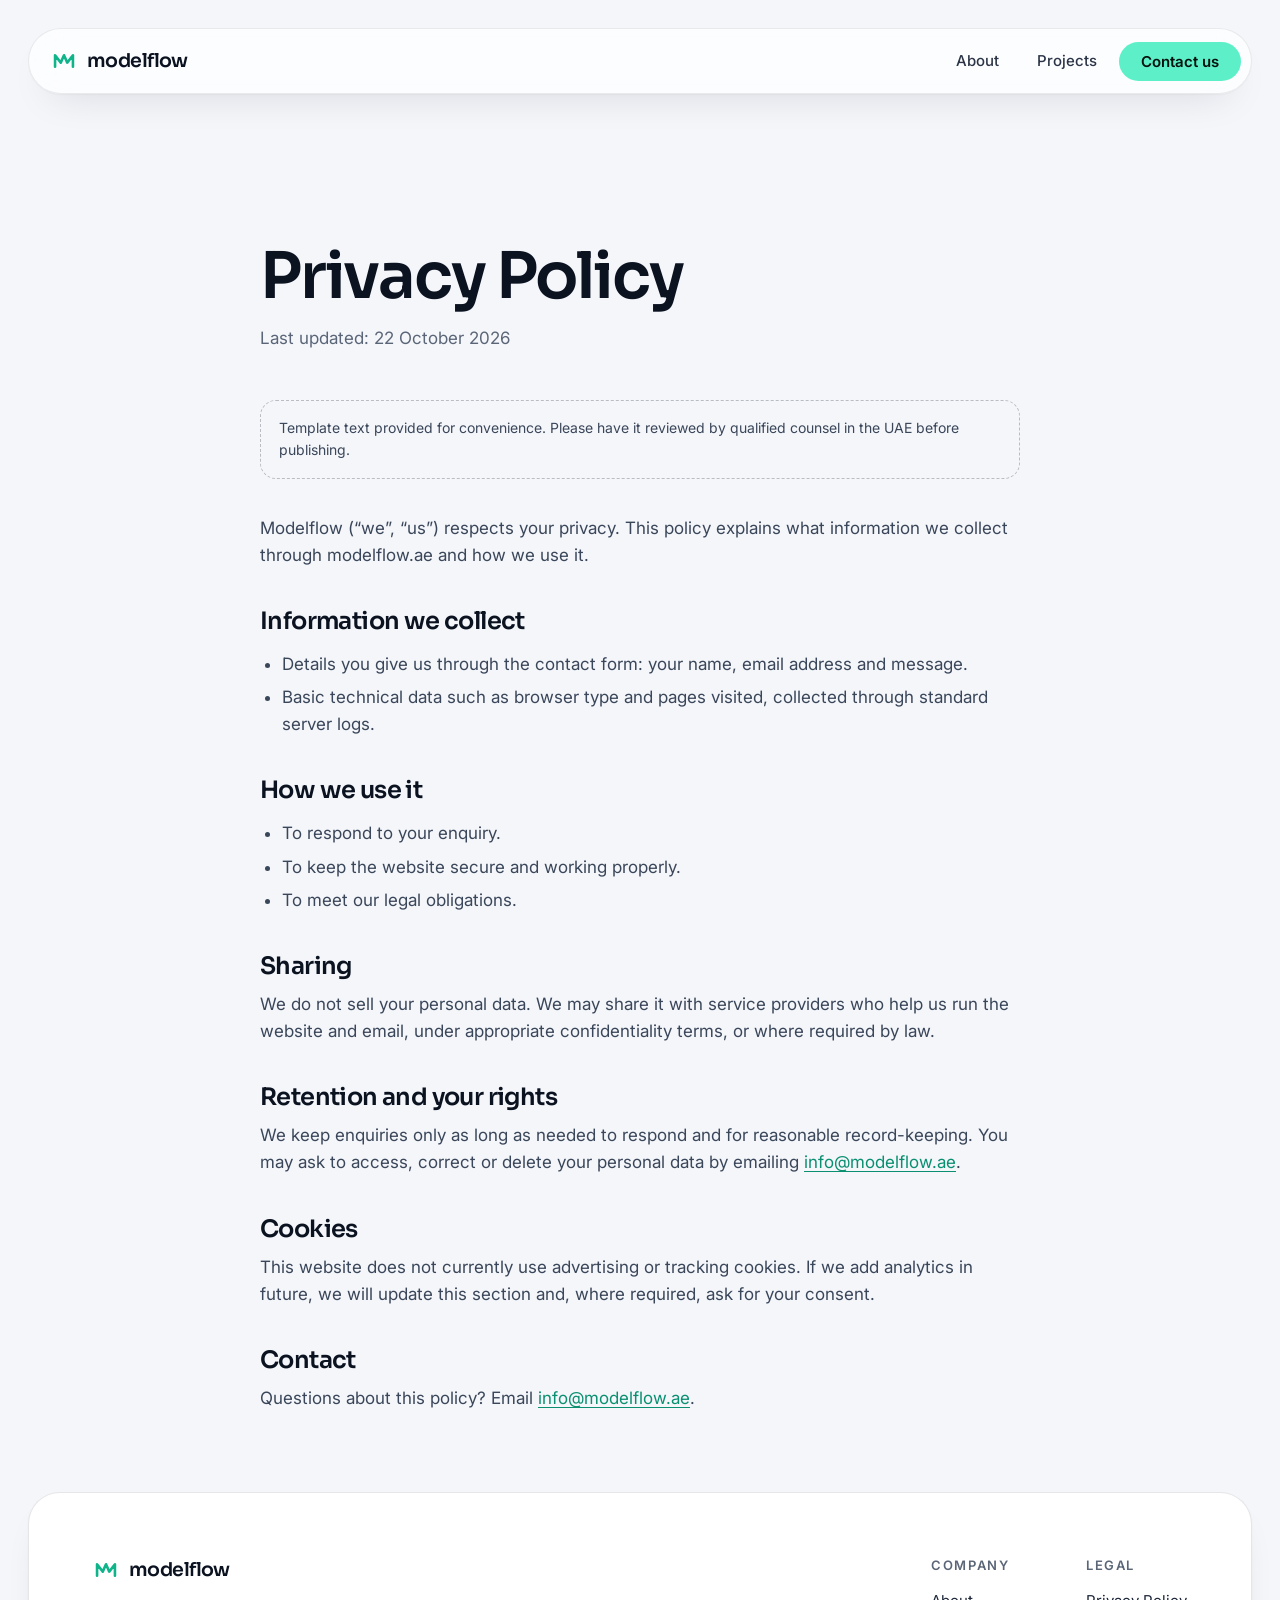
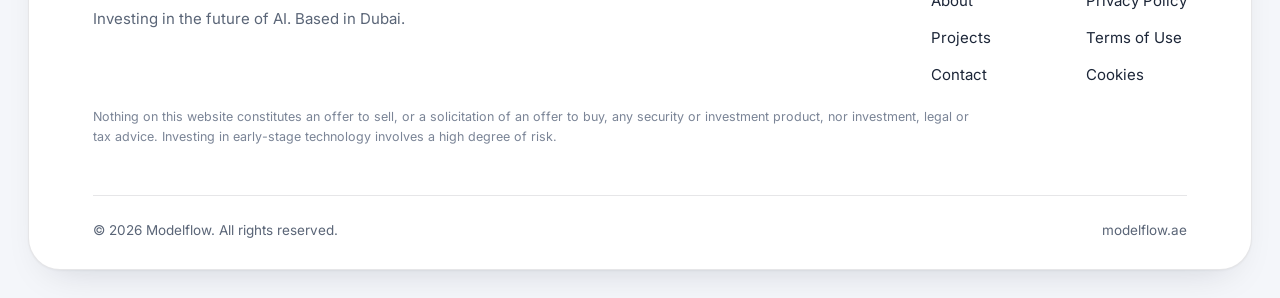
==== privacy.html @ c5888406 "Change contact email to info@modelflow.ae Co-Authored-By: Claude Sonnet 5.5 <noreply@anthropic.com>" ====
<!doctype html>
<html lang="en">
<head>
<meta charset="utf-8">
<meta name="viewport" content="width=device-width, initial-scale=1">
<title>Privacy Policy — Modelflow</title>
<meta name="theme-color" content="#f4f6fa">
<link rel="icon" href="data:image/svg+xml,%3Csvg xmlns='http://www.w3.org/2000/svg' viewBox='0 0 32 32'%3E%3Crect width='32' height='32' rx='9' fill='%2307090d'/%3E%3Cpath d='M6 22V10l6 8 4-8 4 8 6-8v12' fill='none' stroke='%235df0c8' stroke-width='3' stroke-linecap='round' stroke-linejoin='round'/%3E%3C/svg%3E">
<link rel="preconnect" href="https://fonts.googleapis.com">
<link rel="preconnect" href="https://fonts.gstatic.com" crossorigin>
<link href="https://fonts.googleapis.com/css2?family=Inter:wght@400;500;600&family=Sora:wght@500;600;700&display=swap" rel="stylesheet">
<link rel="stylesheet" href="styles.css">
</head>
<body>

<header class="nav">
  <a href="index.html" class="logo" aria-label="Modelflow home">
    <svg class="logo-mark" viewBox="0 0 32 32" aria-hidden="true"><path d="M5 23V9l7 9 4-9 4 9 7-9v14" fill="none" stroke="#10b48a" stroke-width="3.2" stroke-linecap="round" stroke-linejoin="round"/></svg>
    modelflow
  </a>
  <nav class="nav-links" aria-label="Primary">
    <a href="index.html#about">About</a>
    <a href="index.html#projects">Projects</a>
    <a href="index.html#contact" class="btn btn-primary">Contact us</a>
  </nav>
</header>

<main class="legal"><div class="wrap">
<h1>Privacy Policy</h1>
<p class="updated">Last updated: 22 October 2026</p>
<p class="notice">Template text provided for convenience. Please have it reviewed by qualified counsel in the UAE before publishing.</p>
<p>Modelflow (“we”, “us”) respects your privacy. This policy explains what information we collect through modelflow.ae and how we use it.</p>
<h2>Information we collect</h2>
<ul><li>Details you give us through the contact form: your name, email address and message.</li><li>Basic technical data such as browser type and pages visited, collected through standard server logs.</li></ul>
<h2>How we use it</h2>
<ul><li>To respond to your enquiry.</li><li>To keep the website secure and working properly.</li><li>To meet our legal obligations.</li></ul>
<h2>Sharing</h2>
<p>We do not sell your personal data. We may share it with service providers who help us run the website and email, under appropriate confidentiality terms, or where required by law.</p>
<h2>Retention and your rights</h2>
<p>We keep enquiries only as long as needed to respond and for reasonable record-keeping. You may ask to access, correct or delete your personal data by emailing <a href="mailto:info@modelflow.ae">info@modelflow.ae</a>.</p>
<h2 id="cookies">Cookies</h2>
<p>This website does not currently use advertising or tracking cookies. If we add analytics in future, we will update this section and, where required, ask for your consent.</p>
<h2>Contact</h2>
<p>Questions about this policy? Email <a href="mailto:info@modelflow.ae">info@modelflow.ae</a>.</p>
</div></main>
<footer>
  <div class="foot-top">
    <div>
      <a href="index.html" class="logo">
        <svg class="logo-mark" viewBox="0 0 32 32" aria-hidden="true"><path d="M5 23V9l7 9 4-9 4 9 7-9v14" fill="none" stroke="#10b48a" stroke-width="3.2" stroke-linecap="round" stroke-linejoin="round"/></svg>
        modelflow
      </a>
      <p>Investing in the future of AI. Based in Dubai.</p>
    </div>
    <div class="foot-cols">
      <div>
        <h4>Company</h4>
        <ul><li><a href="index.html#about">About</a></li><li><a href="index.html#projects">Projects</a></li><li><a href="index.html#contact">Contact</a></li></ul>
      </div>
      <div>
        <h4>Legal</h4>
        <ul><li><a href="privacy.html">Privacy Policy</a></li><li><a href="terms.html">Terms of Use</a></li><li><a href="privacy.html#cookies">Cookies</a></li></ul>
      </div>
    </div>
  </div>
  <p class="disclaimer">Nothing on this website constitutes an offer to sell, or a solicitation of an offer to buy, any security or investment product, nor investment, legal or tax advice. Investing in early-stage technology involves a high degree of risk.</p>
  <div class="foot-bottom">
    <span>© <span id="year">2026</span> Modelflow. All rights reserved.</span>
    <span>modelflow.ae</span>
  </div>
</footer>

<script>document.getElementById("year").textContent=new Date().getFullYear()</script>
</body>
</html>
---- styles.css ----
:root {
  --bg: #f4f6fa;
  --surface: #ffffff;
  --surface-2: #f0f3f8;
  --line: rgba(11, 18, 32, 0.1);
  --text: #0b1220;
  --muted: #5a6577;
  --accent: #5df0c8;
  --accent-text: #0a8f70;
  --shadow: 0 1px 2px rgba(11,18,32,.04), 0 18px 40px -22px rgba(11,18,32,.18);
  --accent-2: #6d8bff;
  --accent-ink: #04120e;
  --radius: 32px;
  --radius-sm: 18px;
  --gutter: clamp(16px, 2.2vw, 28px);
  --maxw: 1200px;
  --font-head: "Sora", "Inter", system-ui, sans-serif;
  --font-body: "Inter", system-ui, -apple-system, sans-serif;
}

*, *::before, *::after { box-sizing: border-box; }
html { scroll-behavior: smooth; }
body {
  margin: 0;
  background: var(--bg);
  color: var(--text);
  font-family: var(--font-body);
  font-size: 17px;
  line-height: 1.6;
  -webkit-font-smoothing: antialiased;
}
img, video { display: block; max-width: 100%; }
a { color: inherit; text-decoration: none; }
h1, h2, h3 { font-family: var(--font-head); margin: 0; letter-spacing: -0.035em; line-height: 1.04; font-weight: 600; }
p { margin: 0; }
.wrap { width: min(var(--maxw), calc(100% - var(--gutter) * 2)); margin-inline: auto; }
.sr-only { position: absolute; width: 1px; height: 1px; overflow: hidden; clip: rect(0 0 0 0); white-space: nowrap; }

:focus-visible { outline: 2px solid var(--accent); outline-offset: 3px; border-radius: 8px; }

/* ---------- Buttons ---------- */
.btn {
  display: inline-flex; align-items: center; gap: 10px;
  padding: 15px 26px; border-radius: 999px; border: 0;
  font: 600 16px/1 var(--font-body); cursor: pointer;
  transition: transform .2s ease, background .2s ease, box-shadow .2s ease;
}
.btn-primary { background: var(--accent); color: var(--accent-ink); }
.btn-primary:hover { transform: translateY(-2px); box-shadow: 0 10px 34px -8px rgba(10, 160, 125, .6); }
.btn-ghost { background: rgba(255,255,255,.1); color: #fff; backdrop-filter: blur(14px); -webkit-backdrop-filter: blur(14px); }
.btn-ghost:hover { background: rgba(255,255,255,.18); }
.btn .arr { transition: transform .2s ease; }
.btn:hover .arr { transform: translateX(3px); }

/* ---------- Nav ---------- */
.nav {
  position: sticky; top: var(--gutter); margin: var(--gutter) var(--gutter) 0;
  z-index: 50;
  display: flex; align-items: center; justify-content: space-between;
  padding: 10px 10px 10px 22px; border-radius: 999px;
  background: rgba(255, 255, 255, .72); border: 1px solid rgba(11,18,32,.08); box-shadow: var(--shadow);
  backdrop-filter: blur(20px) saturate(1.4); -webkit-backdrop-filter: blur(20px) saturate(1.4);
}
.logo { display: inline-flex; align-items: center; gap: 10px; font: 600 19px var(--font-head); letter-spacing: -.03em; }
.logo-mark { width: 26px; height: 26px; }
.nav-links { display: flex; gap: 6px; align-items: center; }
.nav-links a:not(.btn) { padding: 10px 16px; border-radius: 999px; font-size: 15px; font-weight: 500; color: #2b3547; transition: background .2s, color .2s; }
.nav-links a:not(.btn):hover { background: rgba(11,18,32,.06); color: #000; }
.nav .btn { padding: 12px 22px; font-size: 15px; }

/* ---------- Hero ---------- */
.hero { padding: var(--gutter); height: calc(100svh - 76px); min-height: 560px; }
.hero-card {
  position: relative; height: 100%; border-radius: var(--radius); overflow: hidden;
  background: #000; color: #fff; isolation: isolate; clip-path: inset(0 round var(--radius)); -webkit-clip-path: inset(0 round var(--radius)); transform: translateZ(0); display: flex; align-items: flex-end;
}
.hero-card video { position: absolute; inset: 0; width: 100%; height: 100%; object-fit: cover; z-index: -3; filter: contrast(1.1) brightness(.85); }
.hero-tint {
  position: absolute; inset: 0; z-index: -2; mix-blend-mode: color;
  background: linear-gradient(120deg, #2fe3b7 0%, #4d6dff 100%); opacity: .85;
}
.hero-shade {
  position: absolute; inset: 0; z-index: -1;
  background:
    radial-gradient(120% 80% at 0% 100%, rgba(5, 8, 12, .92) 0%, rgba(5, 8, 12, .55) 45%, transparent 75%),
    linear-gradient(to bottom, rgba(5,8,12,.55), transparent 28%);
}
.hero-inner { padding: clamp(28px, 5vw, 72px); width: 100%; display: flex; justify-content: space-between; align-items: flex-end; gap: 32px; flex-wrap: wrap; }
.eyebrow {
  display: inline-flex; align-items: center; gap: 10px; padding: 8px 16px 8px 12px; border-radius: 999px;
  background: rgba(255,255,255,.1); border: 1px solid rgba(255,255,255,.14);
  backdrop-filter: blur(12px); -webkit-backdrop-filter: blur(12px);
  font-size: 14px; font-weight: 500; margin-bottom: 26px;
}
.dot { width: 8px; height: 8px; border-radius: 50%; background: var(--accent); box-shadow: 0 0 0 0 rgba(93,240,200,.7); animation: pulse 2.2s infinite; }
@keyframes pulse { 70% { box-shadow: 0 0 0 10px rgba(93,240,200,0); } 100% { box-shadow: 0 0 0 0 rgba(93,240,200,0); } }
.hero h1 { font-size: clamp(42px, 7.4vw, 104px); max-width: 14ch; text-wrap: balance; }
.hero h1 em { font-style: normal; color: var(--accent); }
.hero-sub { margin-top: 24px; max-width: 520px; color: #cfd6df; font-size: clamp(17px, 1.6vw, 20px); }
.hero-actions { display: flex; gap: 12px; flex-wrap: wrap; }
.hero-copy { max-width: 760px; }
.scroll-hint { position: absolute; top: 50%; right: 28px; writing-mode: vertical-rl; font-size: 12px; letter-spacing: .22em; text-transform: uppercase; color: rgba(255,255,255,.55); display: none; }
@media (min-width: 900px) { .scroll-hint { display: block; } }

/* ---------- Sections ---------- */
section.block { padding: clamp(72px, 11vw, 150px) 0; }
.kicker { color: var(--accent-text); font-size: 14px; font-weight: 600; letter-spacing: .14em; text-transform: uppercase; margin-bottom: 18px; }
.h2 { font-size: clamp(34px, 5vw, 62px); }
.lead { color: var(--muted); font-size: clamp(17px, 1.5vw, 20px); max-width: 560px; margin-top: 22px; }

/* About */
.about-grid { display: grid; grid-template-columns: 1.05fr 1fr; gap: clamp(32px, 6vw, 88px); align-items: center; }
.about-media { position: relative; border-radius: var(--radius); overflow: hidden; aspect-ratio: 5 / 4.4; background: #0f1319; }
.about-media img { width: 100%; height: 100%; object-fit: cover; object-position: 55% 50%; }
.float-card {
  position: absolute; z-index: 2; left: 18px; bottom: 18px; right: 18px;
  display: flex; gap: 10px; flex-wrap: wrap;
}
.chip {
  padding: 12px 18px; border-radius: 999px; background: rgba(8,11,16,.6); border: 1px solid rgba(255,255,255,.14);
  backdrop-filter: blur(14px); -webkit-backdrop-filter: blur(14px); font-size: 14px; font-weight: 500;
}
.pillars { display: grid; gap: 14px; margin-top: 36px; }
.pillar { display: flex; gap: 16px; align-items: flex-start; padding: 18px 20px; border-radius: var(--radius-sm); background: var(--surface); border: 1px solid var(--line); box-shadow: var(--shadow); }
.pillar svg { flex: none; width: 24px; height: 24px; color: var(--accent-text); margin-top: 2px; }
.pillar b { display: block; font-family: var(--font-head); font-weight: 600; letter-spacing: -.02em; }
.pillar span { color: var(--muted); font-size: 15px; }

/* Projects */
.projects {
  --surface: #0b0f15; --surface-2: #141a23; --line: rgba(255,255,255,.09);
  --text: #f4f6f8; --muted: #98a2b3; --accent-text: #5df0c8;
  background: var(--surface); color: var(--text); box-shadow: none; border-radius: var(--radius); margin-inline: var(--gutter); padding-inline: 0; position: relative; overflow: hidden; }
.projects::before { content: ""; position: absolute; width: 640px; height: 640px; right: -180px; top: -260px; background: radial-gradient(circle, rgba(93,240,200,.14), transparent 65%); pointer-events: none; }
.projects-head { display: flex; justify-content: space-between; align-items: flex-end; gap: 24px; flex-wrap: wrap; margin-bottom: 52px; position: relative; }
.badge { display: inline-flex; align-items: center; gap: 10px; padding: 10px 18px; border-radius: 999px; background: rgba(93,240,200,.1); color: var(--accent); font-weight: 600; font-size: 14px; border: 1px solid rgba(93,240,200,.25); }
.cards { display: grid; grid-template-columns: repeat(3, 1fr); gap: 18px; position: relative; }
.card { position: relative; min-height: 300px; padding: 28px; border-radius: 26px; background: var(--surface-2); border: 1px solid var(--line); display: flex; flex-direction: column; justify-content: flex-start; overflow: hidden; transition: transform .3s ease, border-color .3s ease; }
.card .bars { margin-bottom: 44px; }
.card:hover { transform: translateY(-6px); border-color: rgba(93,240,200,.35); }
.card .num { font: 600 14px var(--font-head); color: var(--muted); letter-spacing: .08em; }
.card .bars { display: grid; gap: 10px; margin: 28px 0; }
.card .bars i { display: block; height: 12px; border-radius: 999px; background: linear-gradient(90deg, rgba(255,255,255,.12), rgba(255,255,255,.03)); position: relative; overflow: hidden; }
.card .bars i::after { content: ""; position: absolute; inset: 0; background: linear-gradient(90deg, transparent, rgba(93,240,200,.35), transparent); transform: translateX(-100%); animation: shimmer 3.2s infinite; }
.card .bars i:nth-child(1) { width: 85%; } .card .bars i:nth-child(2) { width: 62%; } .card .bars i:nth-child(3) { width: 74%; }
.card:nth-child(2) .bars i::after { animation-delay: .5s; } .card:nth-child(3) .bars i::after { animation-delay: 1s; }
@keyframes shimmer { 60%, 100% { transform: translateX(100%); } }
.card h3 { font-size: 22px; }
.card p { color: var(--muted); font-size: 15px; margin-top: 6px; }

/* Contact */
.contact-grid { display: grid; grid-template-columns: 1fr 1.1fr; gap: clamp(32px, 6vw, 88px); align-items: start; }
.contact-meta { margin-top: 40px; display: grid; gap: 14px; color: var(--muted); }
.contact-meta div { display: flex; gap: 14px; align-items: center; }
.contact-meta svg { width: 22px; height: 22px; color: var(--accent-text); flex: none; }
.contact-meta a:hover { color: var(--accent-text); }
form.form { padding: clamp(24px, 3vw, 40px); border-radius: var(--radius); background: var(--surface); border: 1px solid var(--line); box-shadow: var(--shadow); display: grid; gap: 20px; }
.field { display: grid; gap: 8px; }
.field label { font-size: 14px; font-weight: 500; color: #2b3547; }
.field input, .field textarea {
  width: 100%; padding: 16px 18px; border-radius: 16px; border: 1px solid var(--line);
  background: var(--surface-2); color: var(--text); font: 400 16px var(--font-body); transition: border-color .2s, box-shadow .2s;
}
.field textarea { min-height: 150px; resize: vertical; }
.field input:focus, .field textarea:focus { outline: none; border-color: var(--accent-text); box-shadow: 0 0 0 4px rgba(93,240,200,.3); background: #fff; }
.field input::placeholder, .field textarea::placeholder { color: #97a2b4; }
.form .btn { justify-self: start; }
.form-note { font-size: 13px; color: var(--muted); }
.form-note a { text-decoration: underline; text-underline-offset: 3px; }
.form-success { display: none; padding: 16px 18px; border-radius: 16px; background: rgba(93,240,200,.2); border: 1px solid rgba(10,143,112,.3); color: #067a5f; font-weight: 500; }
.form.sent .form-success { display: block; }

/* Footer */
footer { margin: 0 var(--gutter) var(--gutter); border-radius: var(--radius); background: var(--surface); border: 1px solid var(--line); box-shadow: var(--shadow); padding: clamp(36px, 5vw, 64px) clamp(24px, 5vw, 64px) 28px; }
.foot-top { display: flex; justify-content: space-between; gap: 40px; flex-wrap: wrap; }
.foot-top p { color: var(--muted); max-width: 320px; margin-top: 16px; font-size: 15px; }
.foot-cols { display: flex; gap: clamp(32px, 6vw, 96px); flex-wrap: wrap; }
.foot-cols h4 { margin: 0 0 14px; font: 600 13px var(--font-body); letter-spacing: .12em; text-transform: uppercase; color: var(--muted); }
.foot-cols ul { list-style: none; margin: 0; padding: 0; display: grid; gap: 10px; }
.foot-cols a { color: #1c2638; font-size: 15px; }
.foot-cols a:hover { color: var(--accent-text); }
.foot-bottom { margin-top: 48px; padding-top: 24px; border-top: 1px solid var(--line); display: flex; justify-content: space-between; gap: 16px; flex-wrap: wrap; color: var(--muted); font-size: 13.5px; }
.disclaimer { margin-top: 18px; color: #7a8496; font-size: 12.5px; max-width: 880px; }

/* Legal pages */
.legal { padding: 150px 0 80px; }
.legal .wrap { max-width: 760px; }
.legal h1 { font-size: clamp(38px, 6vw, 64px); margin-bottom: 14px; }
.legal .updated { color: var(--muted); margin-bottom: 48px; }
.legal h2 { font-size: 24px; margin: 40px 0 12px; letter-spacing: -.025em; }
.legal p, .legal li { color: #3a4659; }
.legal ul { padding-left: 22px; display: grid; gap: 6px; }
.legal a { color: var(--accent-text); text-decoration: underline; text-underline-offset: 3px; }
.notice { padding: 16px 18px; border-radius: 16px; border: 1px dashed rgba(11,18,32,.25); color: var(--muted); font-size: 14px; margin-bottom: 36px; }

/* Reveal */
.reveal { opacity: 0; transform: translateY(26px); transition: opacity .8s ease, transform .8s cubic-bezier(.2,.7,.2,1); }
.reveal.in { opacity: 1; transform: none; }
.d1 { transition-delay: .08s; } .d2 { transition-delay: .16s; } .d3 { transition-delay: .24s; }

@media (max-width: 900px) {
  .about-grid, .contact-grid { grid-template-columns: 1fr; }
  .cards { grid-template-columns: 1fr; }
  .card { min-height: 240px; }
  .nav-links a:not(.btn) { display: none; }
  .about-media { aspect-ratio: 4 / 3.6; }
}
@media (prefers-reduced-motion: reduce) {
  html { scroll-behavior: auto; }
  .reveal { opacity: 1; transform: none; transition: none; }
  .dot, .card .bars i::after { animation: none; }
}
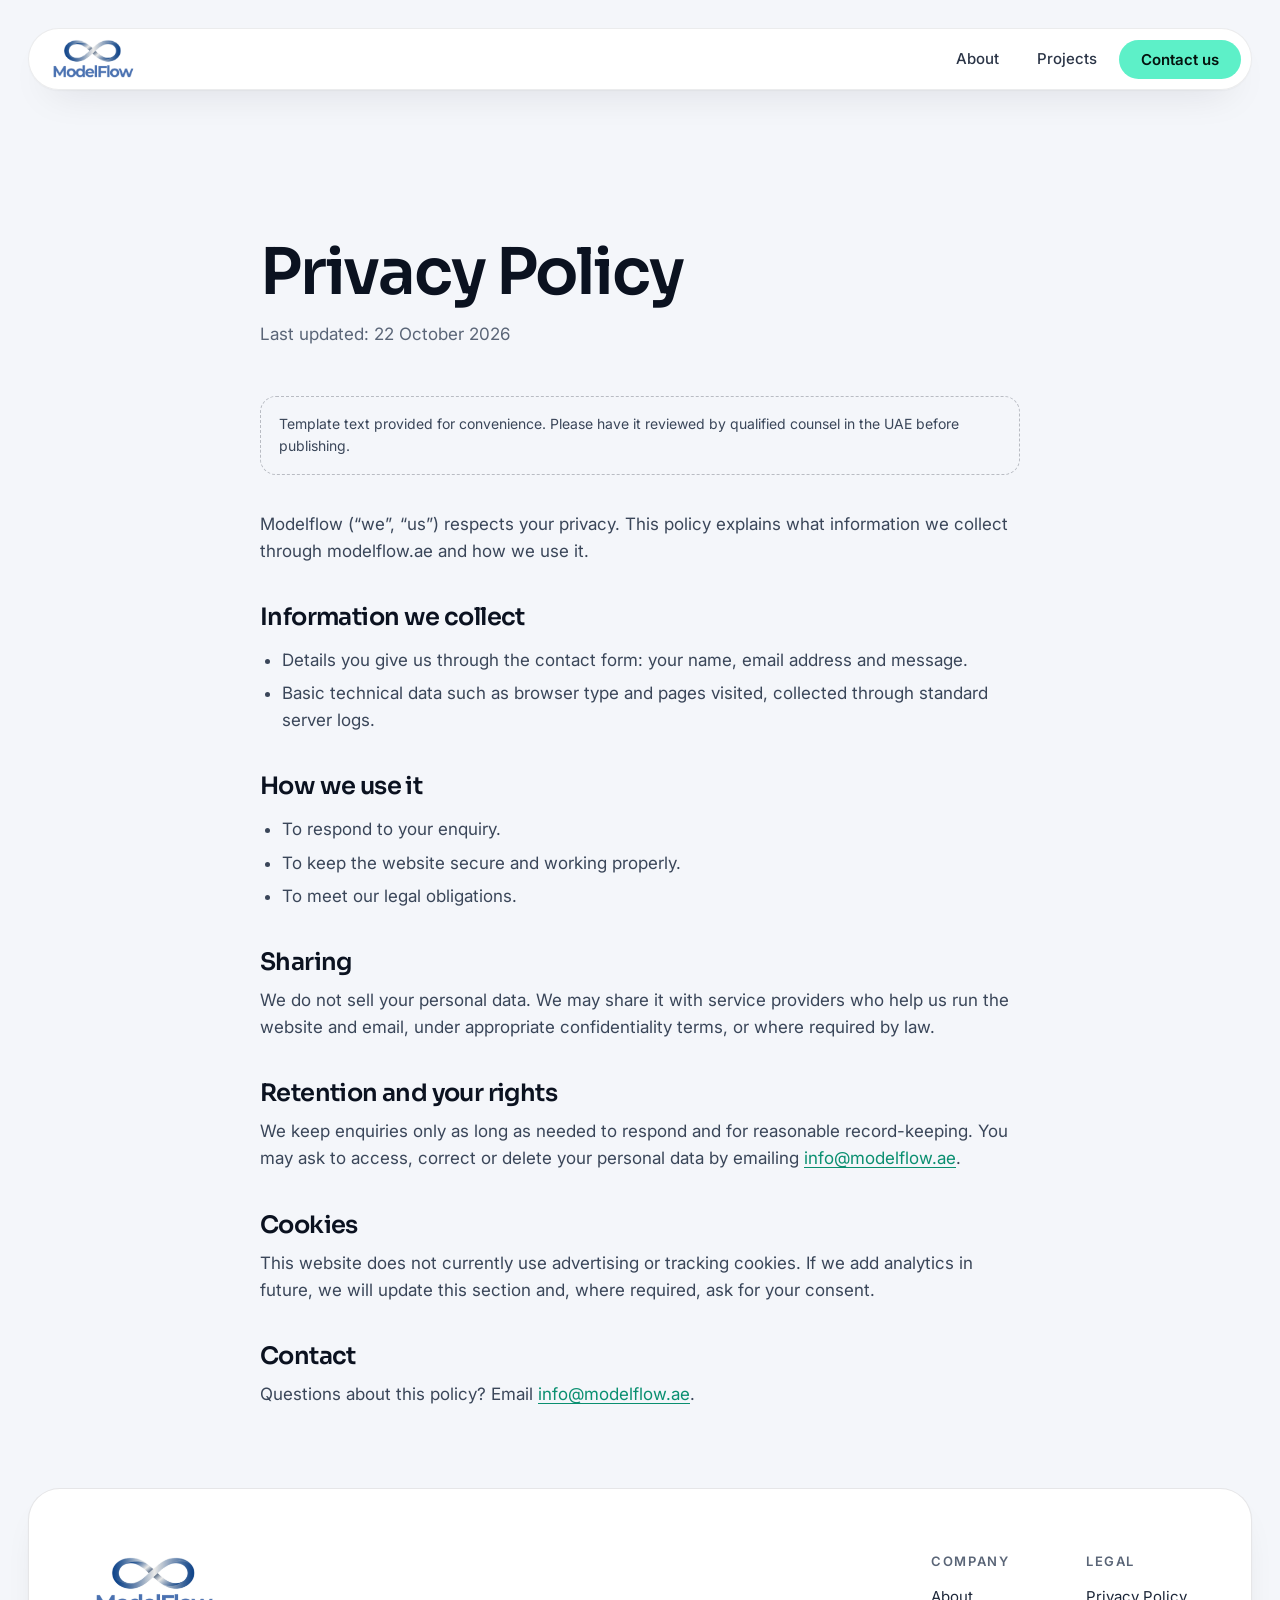
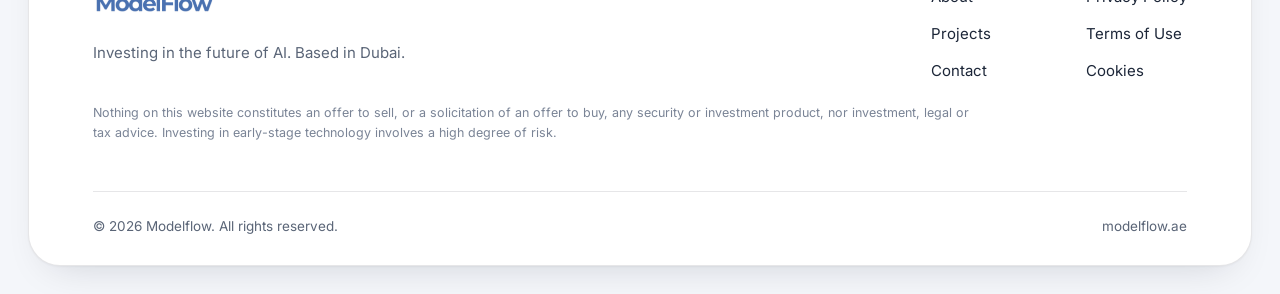
==== commit 6d41889d: "Swap in ModelFlow logo and favicon Co-Authored-By: Claude Sonnet 5.5 <noreply@anthropic.com>" ====
--- a/privacy.html
+++ b/privacy.html
@@ -5,7 +5,7 @@
 <meta name="viewport" content="width=device-width, initial-scale=1">
 <title>Privacy Policy — Modelflow</title>
 <meta name="theme-color" content="#f4f6fa">
-<link rel="icon" href="data:image/svg+xml,%3Csvg xmlns='http://www.w3.org/2000/svg' viewBox='0 0 32 32'%3E%3Crect width='32' height='32' rx='9' fill='%2307090d'/%3E%3Cpath d='M6 22V10l6 8 4-8 4 8 6-8v12' fill='none' stroke='%235df0c8' stroke-width='3' stroke-linecap='round' stroke-linejoin='round'/%3E%3C/svg%3E">
+<link rel="icon" type="image/png" href="assets/favicon.png">
 <link rel="preconnect" href="https://fonts.googleapis.com">
 <link rel="preconnect" href="https://fonts.gstatic.com" crossorigin>
 <link href="https://fonts.googleapis.com/css2?family=Inter:wght@400;500;600&family=Sora:wght@500;600;700&display=swap" rel="stylesheet">
@@ -14,9 +14,8 @@
 <body>
 
 <header class="nav">
-  <a href="index.html" class="logo" aria-label="Modelflow home">
-    <svg class="logo-mark" viewBox="0 0 32 32" aria-hidden="true"><path d="M5 23V9l7 9 4-9 4 9 7-9v14" fill="none" stroke="#10b48a" stroke-width="3.2" stroke-linecap="round" stroke-linejoin="round"/></svg>
-    modelflow
+  <a href="index.html" class="logo" aria-label="ModelFlow home">
+    <img class="logo-img" src="assets/logo.png" alt="ModelFlow" width="88" height="44">
   </a>
   <nav class="nav-links" aria-label="Primary">
     <a href="index.html#about">About</a>
@@ -47,8 +46,7 @@
   <div class="foot-top">
     <div>
       <a href="index.html" class="logo">
-        <svg class="logo-mark" viewBox="0 0 32 32" aria-hidden="true"><path d="M5 23V9l7 9 4-9 4 9 7-9v14" fill="none" stroke="#10b48a" stroke-width="3.2" stroke-linecap="round" stroke-linejoin="round"/></svg>
-        modelflow
+        <img class="logo-img" src="assets/logo.png" alt="ModelFlow" width="120" height="60">
       </a>
       <p>Investing in the future of AI. Based in Dubai.</p>
     </div>
--- a/styles.css
+++ b/styles.css
@@ -57,19 +57,20 @@
   position: sticky; top: var(--gutter); margin: var(--gutter) var(--gutter) 0;
   z-index: 50;
   display: flex; align-items: center; justify-content: space-between;
-  padding: 10px 10px 10px 22px; border-radius: 999px;
-  background: rgba(255, 255, 255, .72); border: 1px solid rgba(11,18,32,.08); box-shadow: var(--shadow);
+  padding: 8px 10px 8px 22px; border-radius: 999px;
+  background: rgba(255, 255, 255, .94); border: 1px solid rgba(11,18,32,.08); box-shadow: var(--shadow);
   backdrop-filter: blur(20px) saturate(1.4); -webkit-backdrop-filter: blur(20px) saturate(1.4);
 }
 .logo { display: inline-flex; align-items: center; gap: 10px; font: 600 19px var(--font-head); letter-spacing: -.03em; }
-.logo-mark { width: 26px; height: 26px; }
+.logo-img { display: block; height: 44px; width: auto; mix-blend-mode: multiply; }
+footer .logo-img { height: 64px; }
 .nav-links { display: flex; gap: 6px; align-items: center; }
 .nav-links a:not(.btn) { padding: 10px 16px; border-radius: 999px; font-size: 15px; font-weight: 500; color: #2b3547; transition: background .2s, color .2s; }
 .nav-links a:not(.btn):hover { background: rgba(11,18,32,.06); color: #000; }
 .nav .btn { padding: 12px 22px; font-size: 15px; }
 
 /* ---------- Hero ---------- */
-.hero { padding: var(--gutter); height: calc(100svh - 76px); min-height: 560px; }
+.hero { padding: var(--gutter); height: calc(100svh - 96px); min-height: 560px; }
 .hero-card {
   position: relative; height: 100%; border-radius: var(--radius); overflow: hidden;
   background: #000; color: #fff; isolation: isolate; clip-path: inset(0 round var(--radius)); -webkit-clip-path: inset(0 round var(--radius)); transform: translateZ(0); display: flex; align-items: flex-end;
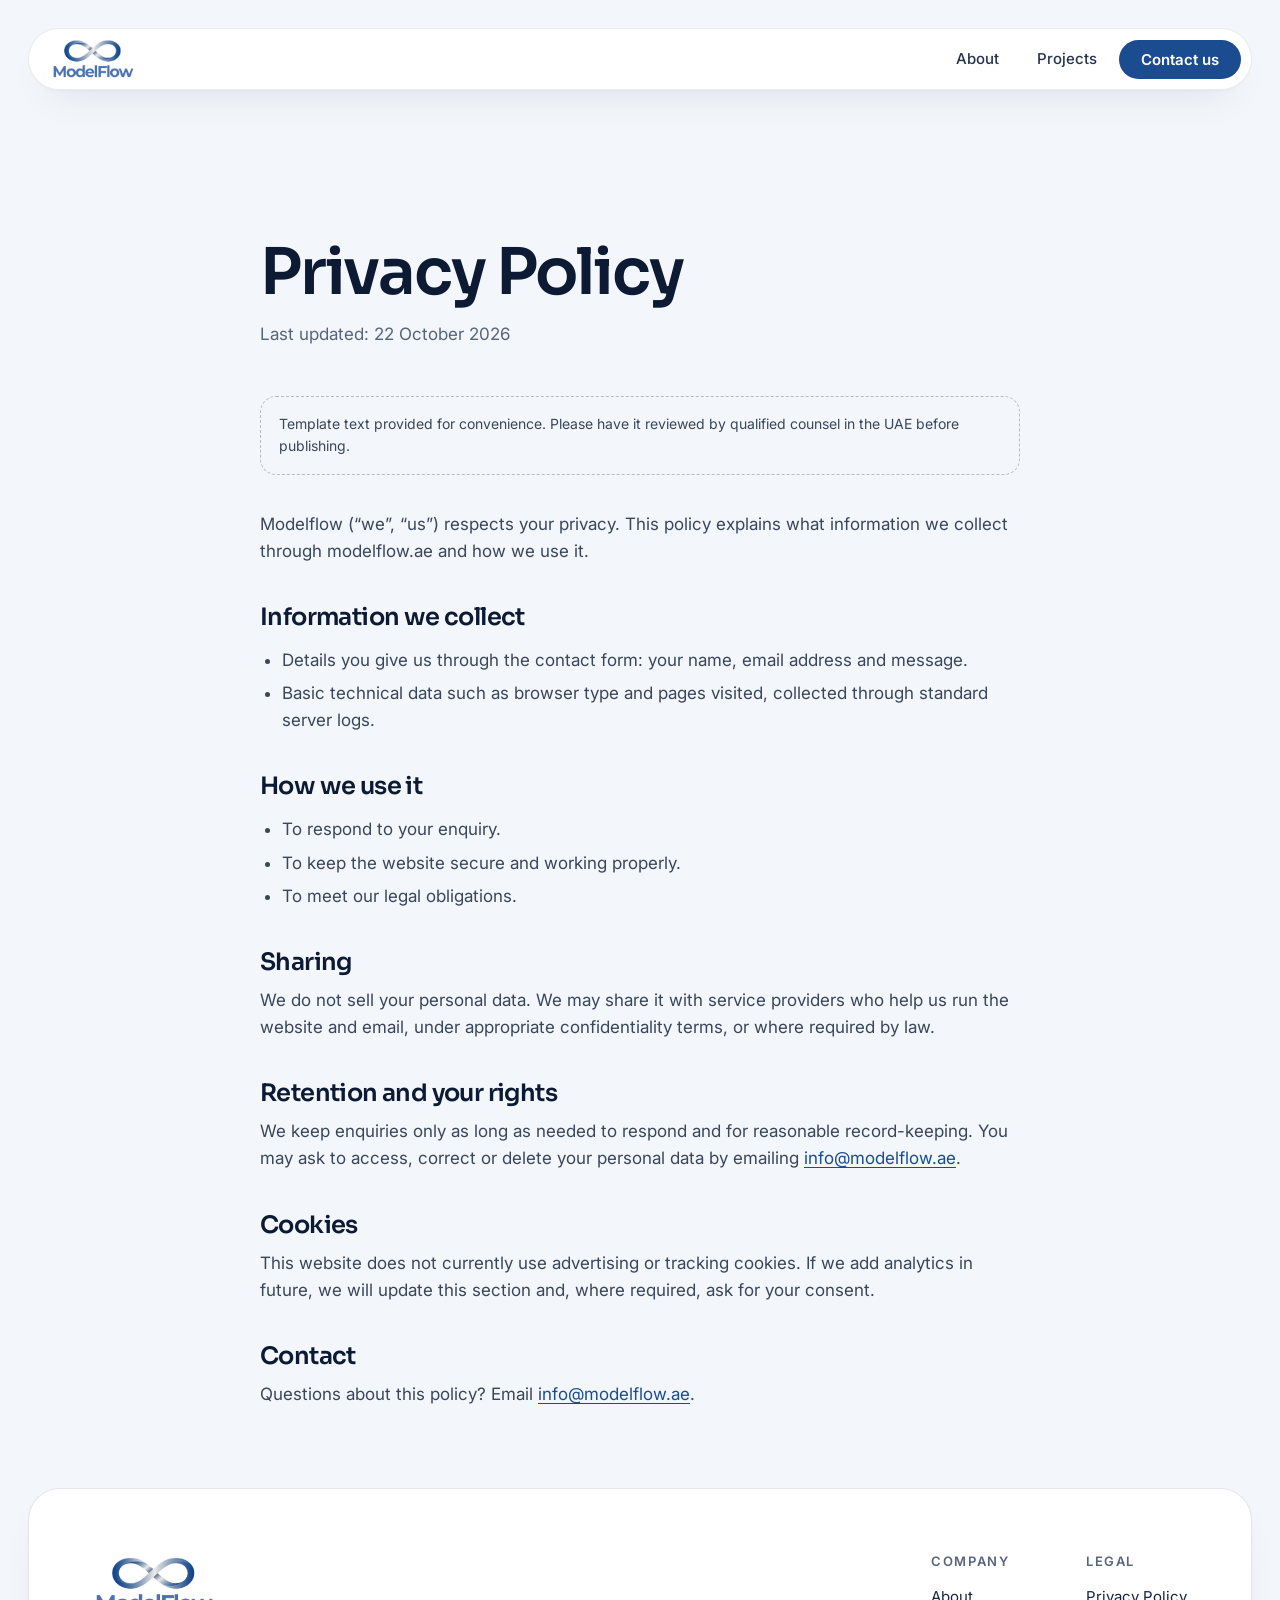
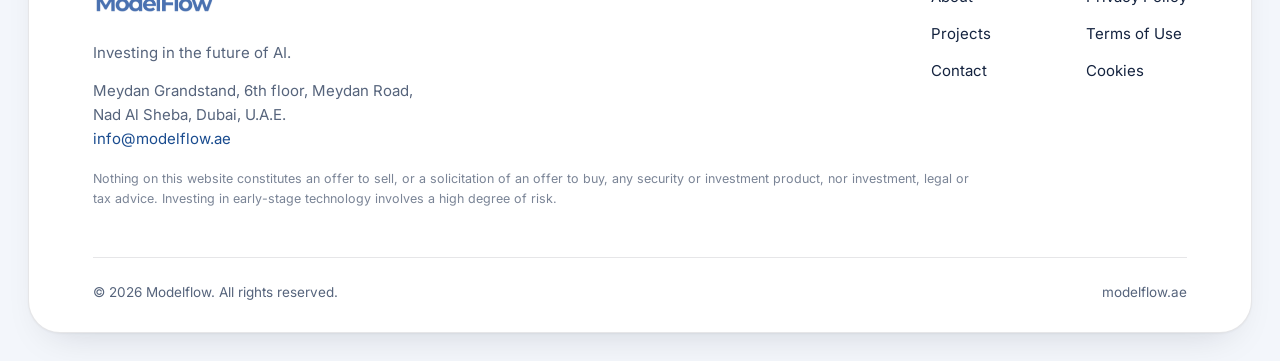
==== commit bbfa6816: "Add Meydan Grandstand address and email to contact and footer Co-Authored-By: Claude Sonnet 5.5 <nor" ====
--- a/privacy.html
+++ b/privacy.html
@@ -48,7 +48,8 @@
       <a href="index.html" class="logo">
         <img class="logo-img" src="assets/logo.png" alt="ModelFlow" width="120" height="60">
       </a>
-      <p>Investing in the future of AI. Based in Dubai.</p>
+      <p>Investing in the future of AI.</p>
+      <address class="foot-addr">Meydan Grandstand, 6th floor, Meydan Road,<br>Nad Al Sheba, Dubai, U.A.E.<br><a href="mailto:info@modelflow.ae">info@modelflow.ae</a></address>
     </div>
     <div class="foot-cols">
       <div>
--- a/styles.css
+++ b/styles.css
@@ -1,15 +1,16 @@
 :root {
-  --bg: #f4f6fa;
+  --bg: #f3f6fb;
   --surface: #ffffff;
-  --surface-2: #f0f3f8;
+  --surface-2: #eef2f9;
   --line: rgba(11, 18, 32, 0.1);
-  --text: #0b1220;
-  --muted: #5a6577;
-  --accent: #5df0c8;
-  --accent-text: #0a8f70;
+  --text: #0c1a33;
+  --muted: #56647c;
+  --accent: #1a4c8f;
+  --accent-text: #1a4c8f;
   --shadow: 0 1px 2px rgba(11,18,32,.04), 0 18px 40px -22px rgba(11,18,32,.18);
-  --accent-2: #6d8bff;
-  --accent-ink: #04120e;
+  --accent-2: #4a71b0;
+  --silver: #c7cfd9;
+  --accent-ink: #ffffff;
   --radius: 32px;
   --radius-sm: 18px;
   --gutter: clamp(16px, 2.2vw, 28px);
@@ -46,7 +47,7 @@
   transition: transform .2s ease, background .2s ease, box-shadow .2s ease;
 }
 .btn-primary { background: var(--accent); color: var(--accent-ink); }
-.btn-primary:hover { transform: translateY(-2px); box-shadow: 0 10px 34px -8px rgba(10, 160, 125, .6); }
+.btn-primary:hover { transform: translateY(-2px); box-shadow: 0 10px 34px -8px rgba(26, 76, 143, .55); }
 .btn-ghost { background: rgba(255,255,255,.1); color: #fff; backdrop-filter: blur(14px); -webkit-backdrop-filter: blur(14px); }
 .btn-ghost:hover { background: rgba(255,255,255,.18); }
 .btn .arr { transition: transform .2s ease; }
@@ -65,7 +66,7 @@
 .logo-img { display: block; height: 44px; width: auto; mix-blend-mode: multiply; }
 footer .logo-img { height: 64px; }
 .nav-links { display: flex; gap: 6px; align-items: center; }
-.nav-links a:not(.btn) { padding: 10px 16px; border-radius: 999px; font-size: 15px; font-weight: 500; color: #2b3547; transition: background .2s, color .2s; }
+.nav-links a:not(.btn) { padding: 10px 16px; border-radius: 999px; font-size: 15px; font-weight: 500; color: #25324b; transition: background .2s, color .2s; }
 .nav-links a:not(.btn):hover { background: rgba(11,18,32,.06); color: #000; }
 .nav .btn { padding: 12px 22px; font-size: 15px; }
 
@@ -78,12 +79,16 @@
 .hero-card video { position: absolute; inset: 0; width: 100%; height: 100%; object-fit: cover; z-index: -3; filter: contrast(1.1) brightness(.85); }
 .hero-tint {
   position: absolute; inset: 0; z-index: -2; mix-blend-mode: color;
-  background: linear-gradient(120deg, #2fe3b7 0%, #4d6dff 100%); opacity: .85;
+  background: linear-gradient(115deg, #1a4c8f 0%, #4a71b0 24%, #c7cfd9 50%, #4a71b0 76%, #1a4c8f 100%); opacity: .95;
+}
+.hero-card::after {
+  content: ""; position: absolute; inset: 0; z-index: -2; pointer-events: none; mix-blend-mode: screen;
+  background: linear-gradient(115deg, rgba(26,76,143,.75) 0%, rgba(74,113,176,.4) 25%, rgba(199,207,217,.5) 50%, rgba(74,113,176,.4) 75%, rgba(26,76,143,.75) 100%);
 }
 .hero-shade {
   position: absolute; inset: 0; z-index: -1;
   background:
-    radial-gradient(120% 80% at 0% 100%, rgba(5, 8, 12, .92) 0%, rgba(5, 8, 12, .55) 45%, transparent 75%),
+    radial-gradient(130% 90% at 0% 100%, rgba(5, 14, 34, .94) 0%, rgba(5, 14, 34, .7) 50%, transparent 85%),
     linear-gradient(to bottom, rgba(5,8,12,.55), transparent 28%);
 }
 .hero-inner { padding: clamp(28px, 5vw, 72px); width: 100%; display: flex; justify-content: space-between; align-items: flex-end; gap: 32px; flex-wrap: wrap; }
@@ -93,10 +98,12 @@
   backdrop-filter: blur(12px); -webkit-backdrop-filter: blur(12px);
   font-size: 14px; font-weight: 500; margin-bottom: 26px;
 }
-.dot { width: 8px; height: 8px; border-radius: 50%; background: var(--accent); box-shadow: 0 0 0 0 rgba(93,240,200,.7); animation: pulse 2.2s infinite; }
-@keyframes pulse { 70% { box-shadow: 0 0 0 10px rgba(93,240,200,0); } 100% { box-shadow: 0 0 0 0 rgba(93,240,200,0); } }
+.dot { width: 8px; height: 8px; border-radius: 50%; background: #9bbcf0; box-shadow: 0 0 0 0 rgba(155,188,240,.7); animation: pulse 2.2s infinite; }
+@keyframes pulse { 70% { box-shadow: 0 0 0 10px rgba(155,188,240,0); } 100% { box-shadow: 0 0 0 0 rgba(155,188,240,0); } }
 .hero h1 { font-size: clamp(42px, 7.4vw, 104px); max-width: 14ch; text-wrap: balance; }
-.hero h1 em { font-style: normal; color: var(--accent); }
+.hero h1 em { font-style: normal; color: #a9c8fa; text-shadow: 0 2px 24px rgba(8,24,56,.6); }
+.hero .btn-primary { background: #fff; color: #12356b; }
+.hero .btn-primary:hover { box-shadow: 0 10px 34px -8px rgba(255,255,255,.45); }
 .hero-sub { margin-top: 24px; max-width: 520px; color: #cfd6df; font-size: clamp(17px, 1.6vw, 20px); }
 .hero-actions { display: flex; gap: 12px; flex-wrap: wrap; }
 .hero-copy { max-width: 760px; }
@@ -129,20 +136,31 @@
 
 /* Projects */
 .projects {
-  --surface: #0b0f15; --surface-2: #141a23; --line: rgba(255,255,255,.09);
-  --text: #f4f6f8; --muted: #98a2b3; --accent-text: #5df0c8;
+  --surface: #0a1a38; --surface-2: #112650; --line: rgba(255,255,255,.09);
+  --text: #f4f6f8; --muted: #98a2b3; --accent-text: #9bbcf0;
   background: var(--surface); color: var(--text); box-shadow: none; border-radius: var(--radius); margin-inline: var(--gutter); padding-inline: 0; position: relative; overflow: hidden; }
-.projects::before { content: ""; position: absolute; width: 640px; height: 640px; right: -180px; top: -260px; background: radial-gradient(circle, rgba(93,240,200,.14), transparent 65%); pointer-events: none; }
+.projects::before { content: ""; position: absolute; width: 640px; height: 640px; right: -180px; top: -260px; background: radial-gradient(circle, rgba(74,113,176,.38), transparent 65%); pointer-events: none; }
+.projects .wrap { position: relative; z-index: 1; }
+.projects .card { background: rgba(17, 38, 80, .55); backdrop-filter: blur(12px); -webkit-backdrop-filter: blur(12px); }
+.loop { position: absolute; left: 50%; top: 50%; width: max(100%, 1100px); height: auto; transform: translate(-50%, -50%); z-index: 0; pointer-events: none; opacity: .8; }
+.loop path { fill: none; stroke-linecap: round; stroke-linejoin: round; }
+.loop-ribbon { stroke-width: 34; opacity: .22; }
+.loop-ribbon.thin { stroke-width: 3; opacity: .5; }
+.loop-glow { stroke-width: 10; stroke-dasharray: 140 860; opacity: .8; animation: loop-run 9s linear infinite; }
+.loop-flow { stroke-width: 4; stroke-dasharray: 140 860; animation: loop-run 9s linear infinite; }
+@keyframes loop-run { to { stroke-dashoffset: -1000; } }
+@media (max-width: 900px) { .loop { top: 90px; width: 170%; transform: translateX(-50%); opacity: .7; } }
+@media (prefers-reduced-motion: reduce) { .loop-glow, .loop-flow { animation: none; } }
 .projects-head { display: flex; justify-content: space-between; align-items: flex-end; gap: 24px; flex-wrap: wrap; margin-bottom: 52px; position: relative; }
-.badge { display: inline-flex; align-items: center; gap: 10px; padding: 10px 18px; border-radius: 999px; background: rgba(93,240,200,.1); color: var(--accent); font-weight: 600; font-size: 14px; border: 1px solid rgba(93,240,200,.25); }
+.badge { display: inline-flex; align-items: center; gap: 10px; padding: 10px 18px; border-radius: 999px; background: rgba(155,188,240,.12); color: var(--accent-text); font-weight: 600; font-size: 14px; border: 1px solid rgba(155,188,240,.3); }
 .cards { display: grid; grid-template-columns: repeat(3, 1fr); gap: 18px; position: relative; }
 .card { position: relative; min-height: 300px; padding: 28px; border-radius: 26px; background: var(--surface-2); border: 1px solid var(--line); display: flex; flex-direction: column; justify-content: flex-start; overflow: hidden; transition: transform .3s ease, border-color .3s ease; }
 .card .bars { margin-bottom: 44px; }
-.card:hover { transform: translateY(-6px); border-color: rgba(93,240,200,.35); }
+.card:hover { transform: translateY(-6px); border-color: rgba(155,188,240,.45); }
 .card .num { font: 600 14px var(--font-head); color: var(--muted); letter-spacing: .08em; }
 .card .bars { display: grid; gap: 10px; margin: 28px 0; }
 .card .bars i { display: block; height: 12px; border-radius: 999px; background: linear-gradient(90deg, rgba(255,255,255,.12), rgba(255,255,255,.03)); position: relative; overflow: hidden; }
-.card .bars i::after { content: ""; position: absolute; inset: 0; background: linear-gradient(90deg, transparent, rgba(93,240,200,.35), transparent); transform: translateX(-100%); animation: shimmer 3.2s infinite; }
+.card .bars i::after { content: ""; position: absolute; inset: 0; background: linear-gradient(90deg, transparent, rgba(155,188,240,.28), transparent); transform: translateX(-100%); animation: shimmer 3.2s infinite; }
 .card .bars i:nth-child(1) { width: 85%; } .card .bars i:nth-child(2) { width: 62%; } .card .bars i:nth-child(3) { width: 74%; }
 .card:nth-child(2) .bars i::after { animation-delay: .5s; } .card:nth-child(3) .bars i::after { animation-delay: 1s; }
 @keyframes shimmer { 60%, 100% { transform: translateX(100%); } }
@@ -157,18 +175,18 @@
 .contact-meta a:hover { color: var(--accent-text); }
 form.form { padding: clamp(24px, 3vw, 40px); border-radius: var(--radius); background: var(--surface); border: 1px solid var(--line); box-shadow: var(--shadow); display: grid; gap: 20px; }
 .field { display: grid; gap: 8px; }
-.field label { font-size: 14px; font-weight: 500; color: #2b3547; }
+.field label { font-size: 14px; font-weight: 500; color: #25324b; }
 .field input, .field textarea {
   width: 100%; padding: 16px 18px; border-radius: 16px; border: 1px solid var(--line);
   background: var(--surface-2); color: var(--text); font: 400 16px var(--font-body); transition: border-color .2s, box-shadow .2s;
 }
 .field textarea { min-height: 150px; resize: vertical; }
-.field input:focus, .field textarea:focus { outline: none; border-color: var(--accent-text); box-shadow: 0 0 0 4px rgba(93,240,200,.3); background: #fff; }
+.field input:focus, .field textarea:focus { outline: none; border-color: var(--accent-text); box-shadow: 0 0 0 4px rgba(74,113,176,.22); background: #fff; }
 .field input::placeholder, .field textarea::placeholder { color: #97a2b4; }
 .form .btn { justify-self: start; }
 .form-note { font-size: 13px; color: var(--muted); }
 .form-note a { text-decoration: underline; text-underline-offset: 3px; }
-.form-success { display: none; padding: 16px 18px; border-radius: 16px; background: rgba(93,240,200,.2); border: 1px solid rgba(10,143,112,.3); color: #067a5f; font-weight: 500; }
+.form-success { display: none; padding: 16px 18px; border-radius: 16px; background: rgba(74,113,176,.12); border: 1px solid rgba(26,76,143,.3); color: #1a4c8f; font-weight: 500; }
 .form.sent .form-success { display: block; }
 
 /* Footer */
@@ -178,7 +196,7 @@
 .foot-cols { display: flex; gap: clamp(32px, 6vw, 96px); flex-wrap: wrap; }
 .foot-cols h4 { margin: 0 0 14px; font: 600 13px var(--font-body); letter-spacing: .12em; text-transform: uppercase; color: var(--muted); }
 .foot-cols ul { list-style: none; margin: 0; padding: 0; display: grid; gap: 10px; }
-.foot-cols a { color: #1c2638; font-size: 15px; }
+.foot-cols a { color: #14233f; font-size: 15px; }
 .foot-cols a:hover { color: var(--accent-text); }
 .foot-bottom { margin-top: 48px; padding-top: 24px; border-top: 1px solid var(--line); display: flex; justify-content: space-between; gap: 16px; flex-wrap: wrap; color: var(--muted); font-size: 13.5px; }
 .disclaimer { margin-top: 18px; color: #7a8496; font-size: 12.5px; max-width: 880px; }
@@ -211,3 +229,7 @@
   .reveal { opacity: 1; transform: none; transition: none; }
   .dot, .card .bars i::after { animation: none; }
 }
+
+.foot-addr { font-style: normal; color: var(--muted); font-size: 15px; margin-top: 14px; line-height: 1.6; }
+.foot-addr a { color: var(--accent-text); }
+.foot-addr a:hover { text-decoration: underline; }
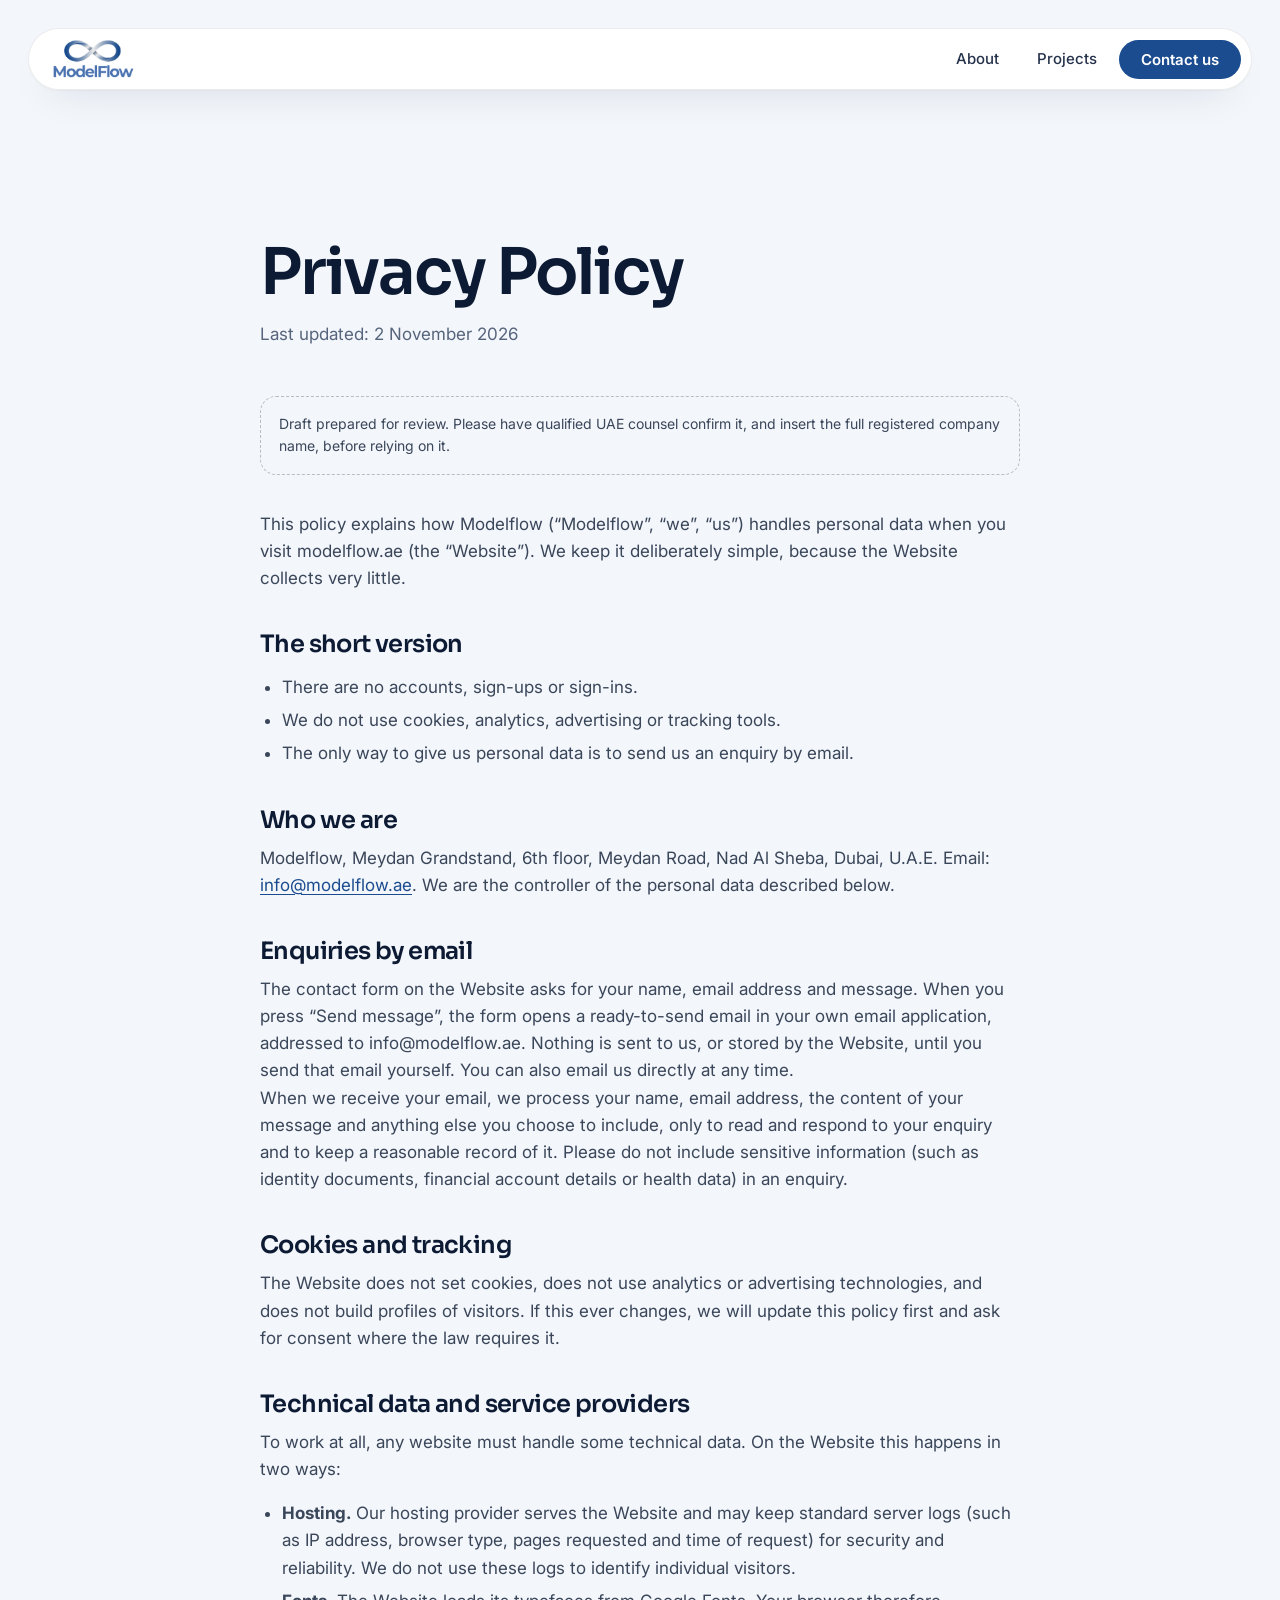
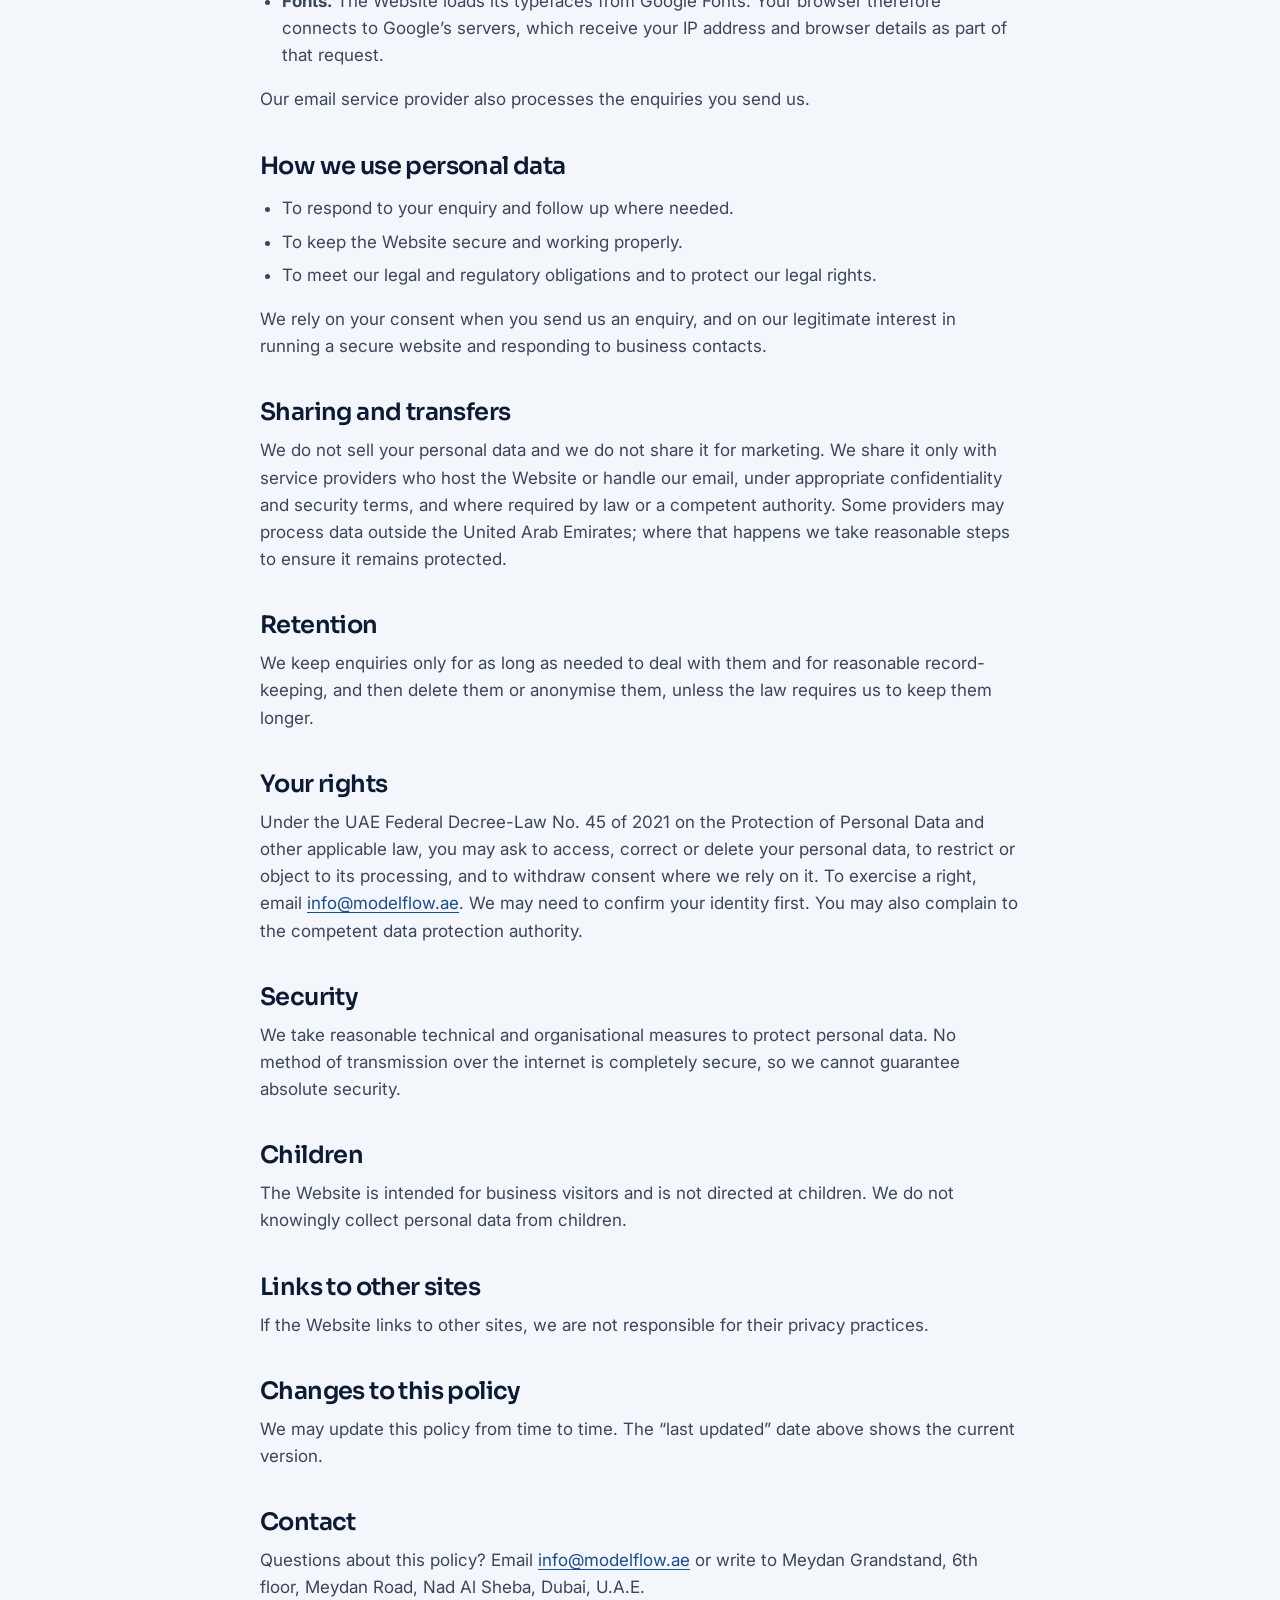
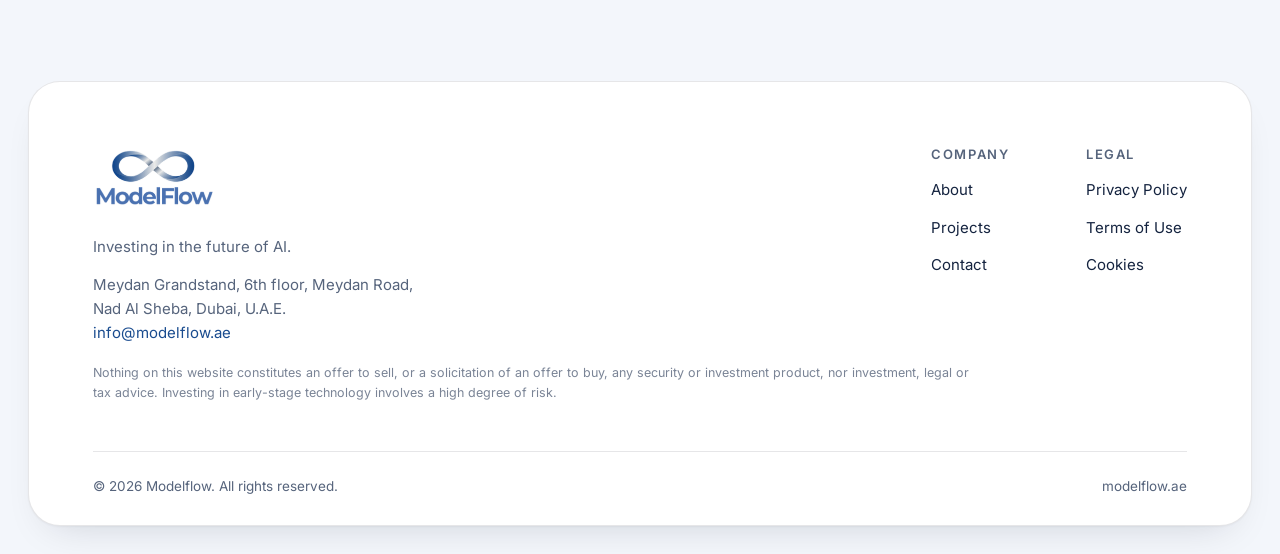
==== commit 8430266d: "Rewrite Privacy Policy and Terms of Use for the actual site Co-Authored-By: Claude Sonnet 5.5 <norep" ====
--- a/privacy.html
+++ b/privacy.html
@@ -26,21 +26,66 @@
 
 <main class="legal"><div class="wrap">
 <h1>Privacy Policy</h1>
-<p class="updated">Last updated: 22 October 2026</p>
-<p class="notice">Template text provided for convenience. Please have it reviewed by qualified counsel in the UAE before publishing.</p>
-<p>Modelflow (“we”, “us”) respects your privacy. This policy explains what information we collect through modelflow.ae and how we use it.</p>
-<h2>Information we collect</h2>
-<ul><li>Details you give us through the contact form: your name, email address and message.</li><li>Basic technical data such as browser type and pages visited, collected through standard server logs.</li></ul>
-<h2>How we use it</h2>
-<ul><li>To respond to your enquiry.</li><li>To keep the website secure and working properly.</li><li>To meet our legal obligations.</li></ul>
-<h2>Sharing</h2>
-<p>We do not sell your personal data. We may share it with service providers who help us run the website and email, under appropriate confidentiality terms, or where required by law.</p>
-<h2>Retention and your rights</h2>
-<p>We keep enquiries only as long as needed to respond and for reasonable record-keeping. You may ask to access, correct or delete your personal data by emailing <a href="mailto:info@modelflow.ae">info@modelflow.ae</a>.</p>
-<h2 id="cookies">Cookies</h2>
-<p>This website does not currently use advertising or tracking cookies. If we add analytics in future, we will update this section and, where required, ask for your consent.</p>
+<p class="updated">Last updated: 2 November 2026</p>
+<p class="notice">Draft prepared for review. Please have qualified UAE counsel confirm it, and insert the full registered company name, before relying on it.</p>
+<p>This policy explains how Modelflow (“Modelflow”, “we”, “us”) handles personal data when you visit modelflow.ae (the “Website”). We keep it deliberately simple, because the Website collects very little.</p>
+
+<h2>The short version</h2>
+<ul>
+<li>There are no accounts, sign-ups or sign-ins.</li>
+<li>We do not use cookies, analytics, advertising or tracking tools.</li>
+<li>The only way to give us personal data is to send us an enquiry by email.</li>
+</ul>
+
+<h2>Who we are</h2>
+<p>Modelflow, Meydan Grandstand, 6th floor, Meydan Road, Nad Al Sheba, Dubai, U.A.E. Email: <a href="mailto:info@modelflow.ae">info@modelflow.ae</a>. We are the controller of the personal data described below.</p>
+
+<h2>Enquiries by email</h2>
+<p>The contact form on the Website asks for your name, email address and message. When you press “Send message”, the form opens a ready-to-send email in your own email application, addressed to info@modelflow.ae. Nothing is sent to us, or stored by the Website, until you send that email yourself. You can also email us directly at any time.</p>
+<p>When we receive your email, we process your name, email address, the content of your message and anything else you choose to include, only to read and respond to your enquiry and to keep a reasonable record of it. Please do not include sensitive information (such as identity documents, financial account details or health data) in an enquiry.</p>
+
+<h2>Cookies and tracking</h2>
+<p>The Website does not set cookies, does not use analytics or advertising technologies, and does not build profiles of visitors. If this ever changes, we will update this policy first and ask for consent where the law requires it.</p>
+
+<h2>Technical data and service providers</h2>
+<p>To work at all, any website must handle some technical data. On the Website this happens in two ways:</p>
+<ul>
+<li><b>Hosting.</b> Our hosting provider serves the Website and may keep standard server logs (such as IP address, browser type, pages requested and time of request) for security and reliability. We do not use these logs to identify individual visitors.</li>
+<li><b>Fonts.</b> The Website loads its typefaces from Google Fonts. Your browser therefore connects to Google’s servers, which receive your IP address and browser details as part of that request.</li>
+</ul>
+<p>Our email service provider also processes the enquiries you send us.</p>
+
+<h2>How we use personal data</h2>
+<ul>
+<li>To respond to your enquiry and follow up where needed.</li>
+<li>To keep the Website secure and working properly.</li>
+<li>To meet our legal and regulatory obligations and to protect our legal rights.</li>
+</ul>
+<p>We rely on your consent when you send us an enquiry, and on our legitimate interest in running a secure website and responding to business contacts.</p>
+
+<h2>Sharing and transfers</h2>
+<p>We do not sell your personal data and we do not share it for marketing. We share it only with service providers who host the Website or handle our email, under appropriate confidentiality and security terms, and where required by law or a competent authority. Some providers may process data outside the United Arab Emirates; where that happens we take reasonable steps to ensure it remains protected.</p>
+
+<h2>Retention</h2>
+<p>We keep enquiries only for as long as needed to deal with them and for reasonable record-keeping, and then delete them or anonymise them, unless the law requires us to keep them longer.</p>
+
+<h2>Your rights</h2>
+<p>Under the UAE Federal Decree-Law No. 45 of 2021 on the Protection of Personal Data and other applicable law, you may ask to access, correct or delete your personal data, to restrict or object to its processing, and to withdraw consent where we rely on it. To exercise a right, email <a href="mailto:info@modelflow.ae">info@modelflow.ae</a>. We may need to confirm your identity first. You may also complain to the competent data protection authority.</p>
+
+<h2>Security</h2>
+<p>We take reasonable technical and organisational measures to protect personal data. No method of transmission over the internet is completely secure, so we cannot guarantee absolute security.</p>
+
+<h2>Children</h2>
+<p>The Website is intended for business visitors and is not directed at children. We do not knowingly collect personal data from children.</p>
+
+<h2>Links to other sites</h2>
+<p>If the Website links to other sites, we are not responsible for their privacy practices.</p>
+
+<h2>Changes to this policy</h2>
+<p>We may update this policy from time to time. The “last updated” date above shows the current version.</p>
+
 <h2>Contact</h2>
-<p>Questions about this policy? Email <a href="mailto:info@modelflow.ae">info@modelflow.ae</a>.</p>
+<p>Questions about this policy? Email <a href="mailto:info@modelflow.ae">info@modelflow.ae</a> or write to Meydan Grandstand, 6th floor, Meydan Road, Nad Al Sheba, Dubai, U.A.E.</p>
 </div></main>
 <footer>
   <div class="foot-top">
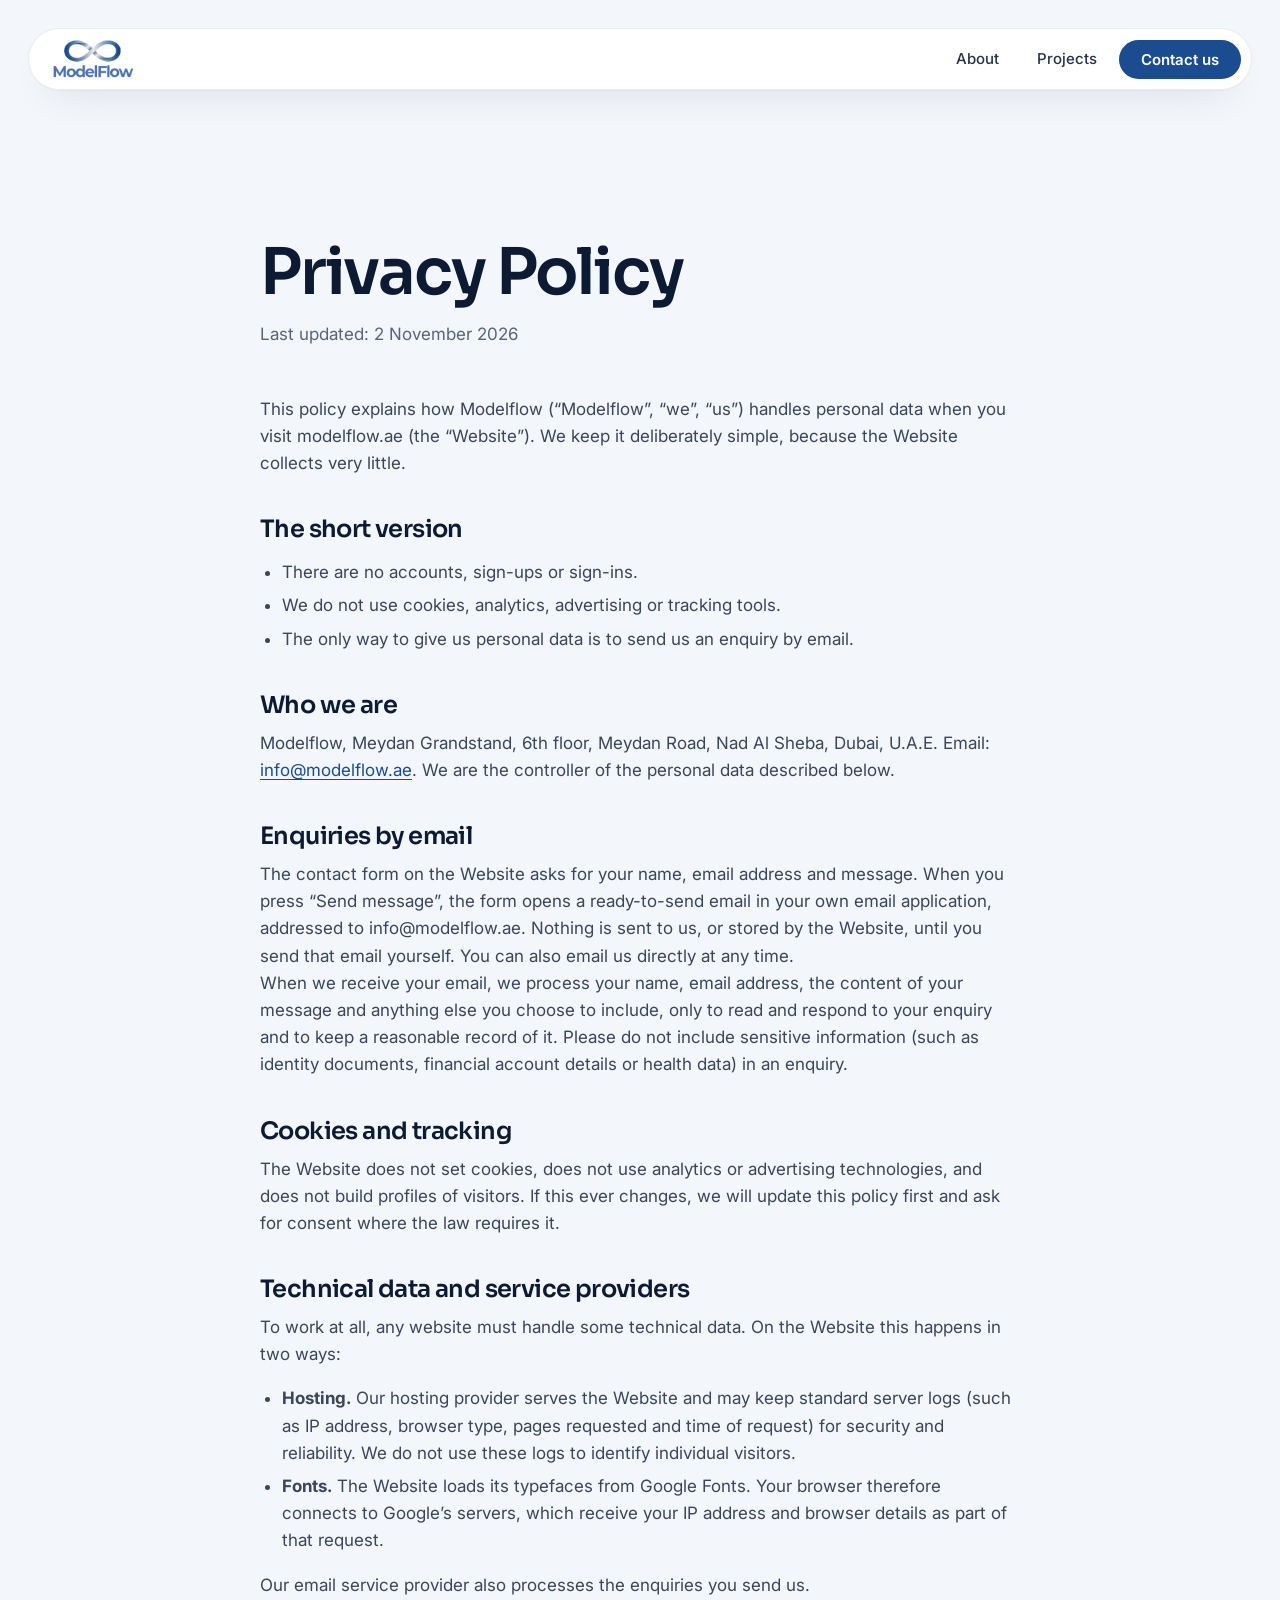
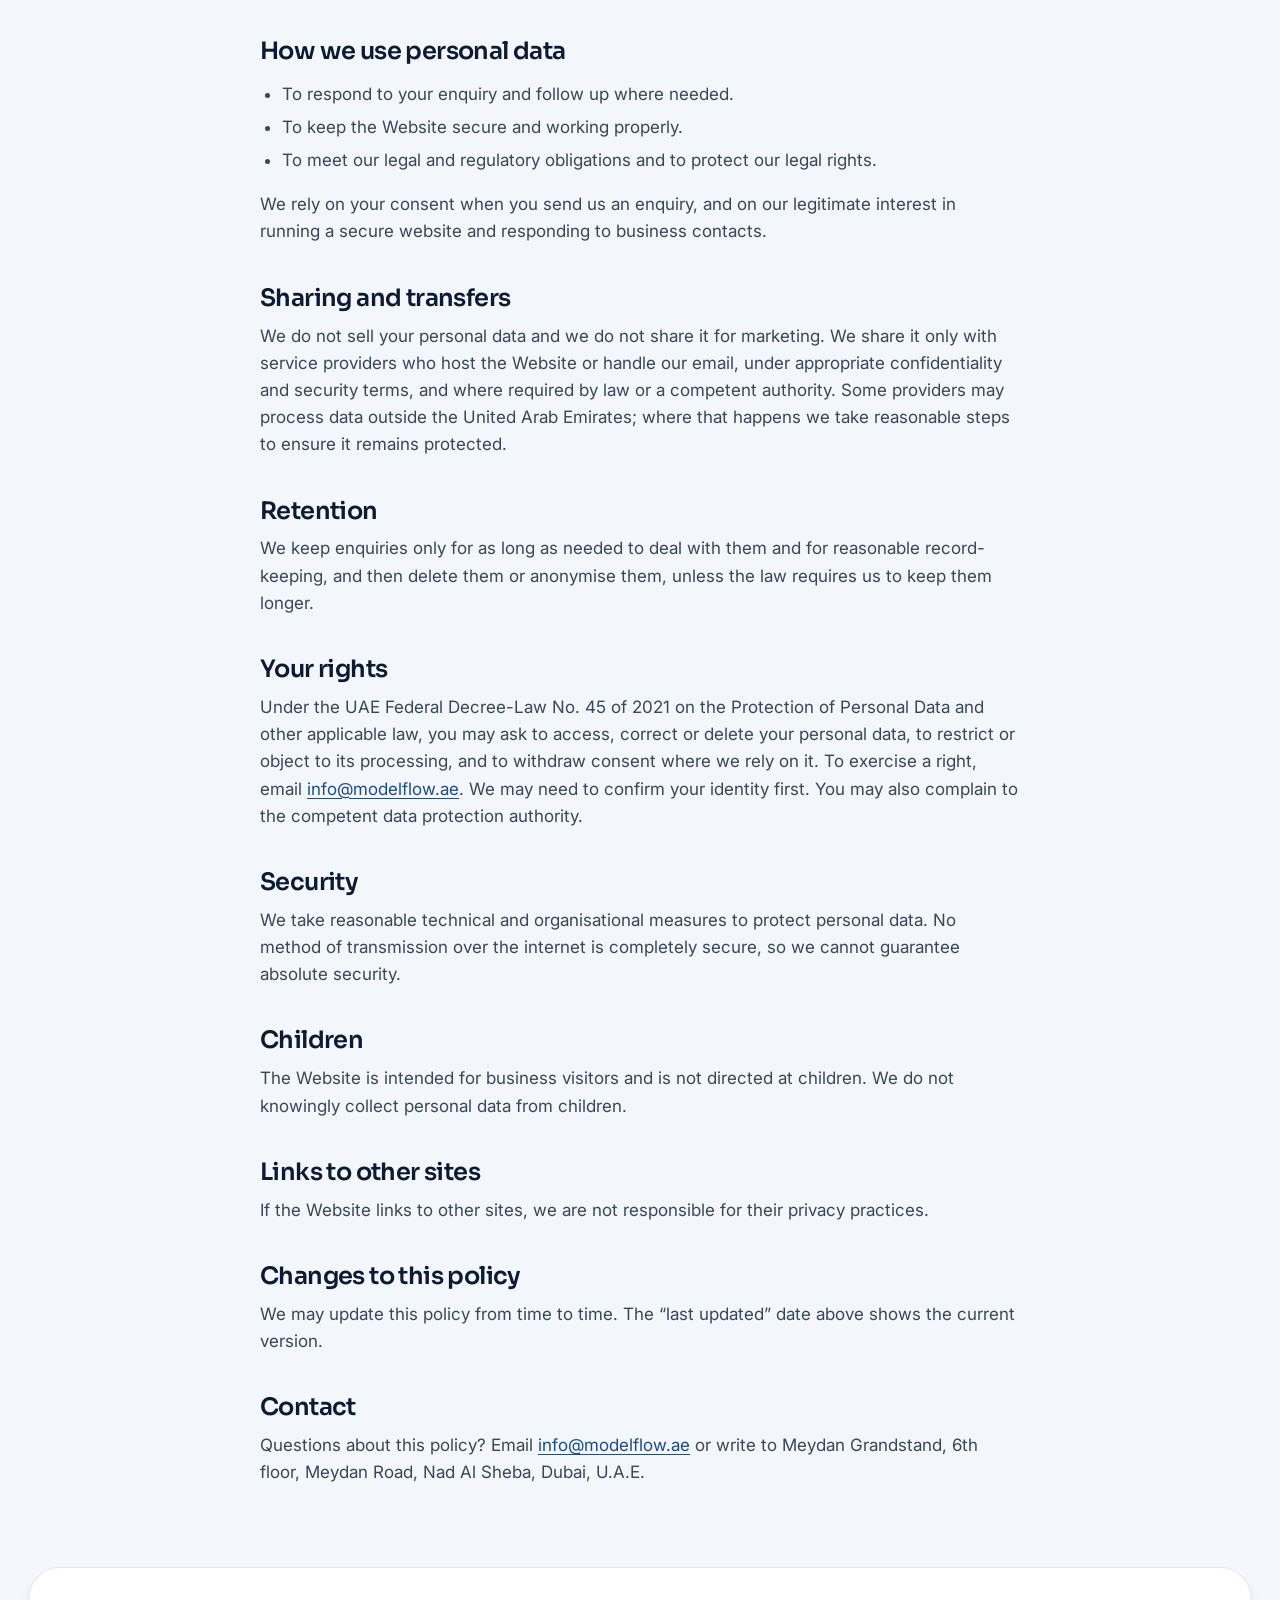
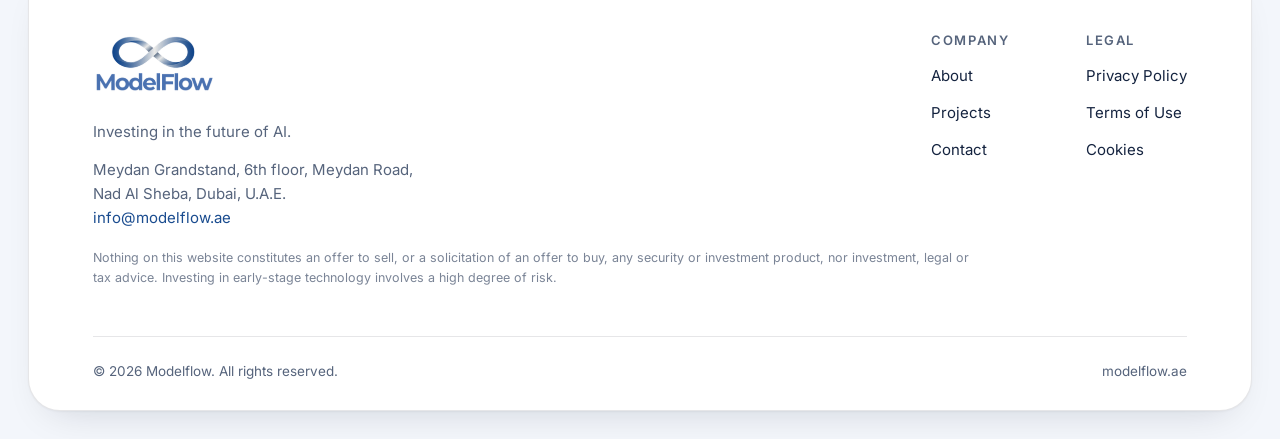
==== commit 2947aa86: "Remove draft notice from legal pages Co-Authored-By: Claude Sonnet 5.5 <noreply@anthropic.com>" ====
--- a/privacy.html
+++ b/privacy.html
@@ -27,7 +27,6 @@
 <main class="legal"><div class="wrap">
 <h1>Privacy Policy</h1>
 <p class="updated">Last updated: 2 November 2026</p>
-<p class="notice">Draft prepared for review. Please have qualified UAE counsel confirm it, and insert the full registered company name, before relying on it.</p>
 <p>This policy explains how Modelflow (“Modelflow”, “we”, “us”) handles personal data when you visit modelflow.ae (the “Website”). We keep it deliberately simple, because the Website collects very little.</p>
 
 <h2>The short version</h2>
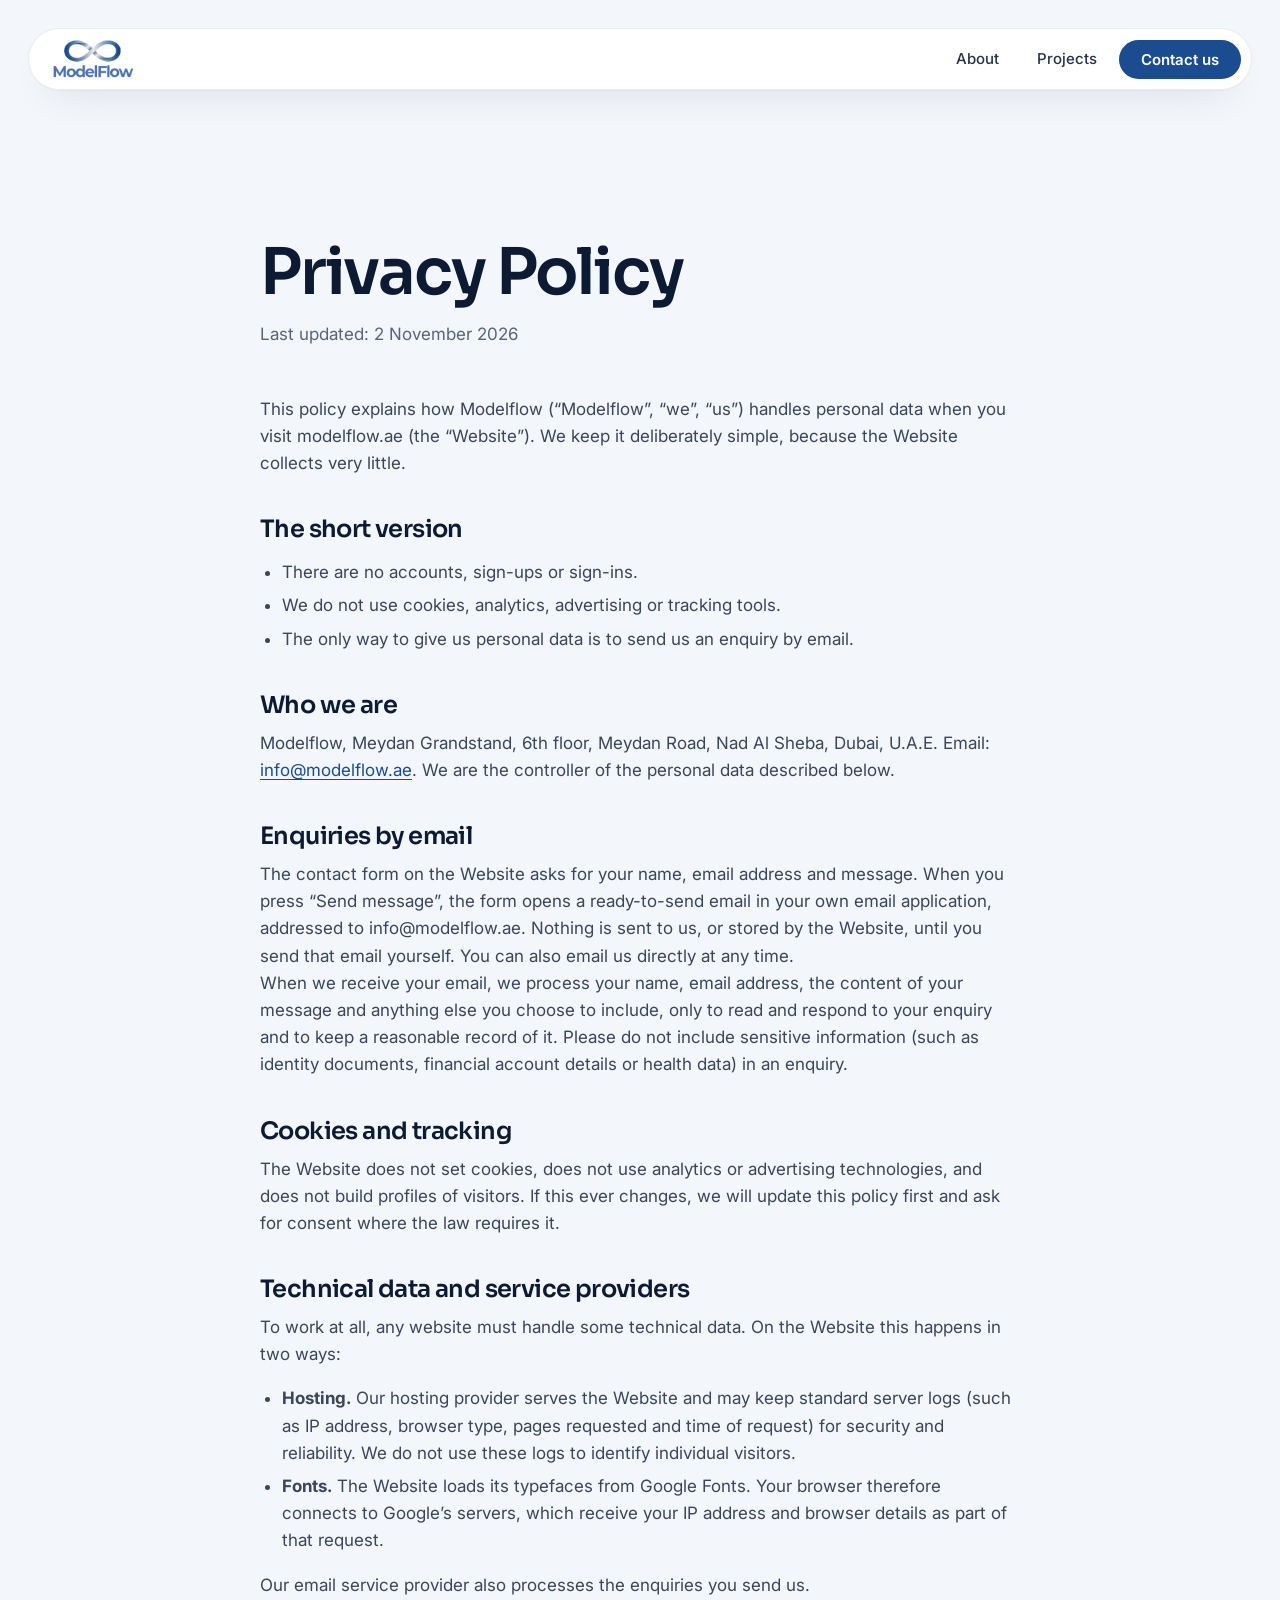
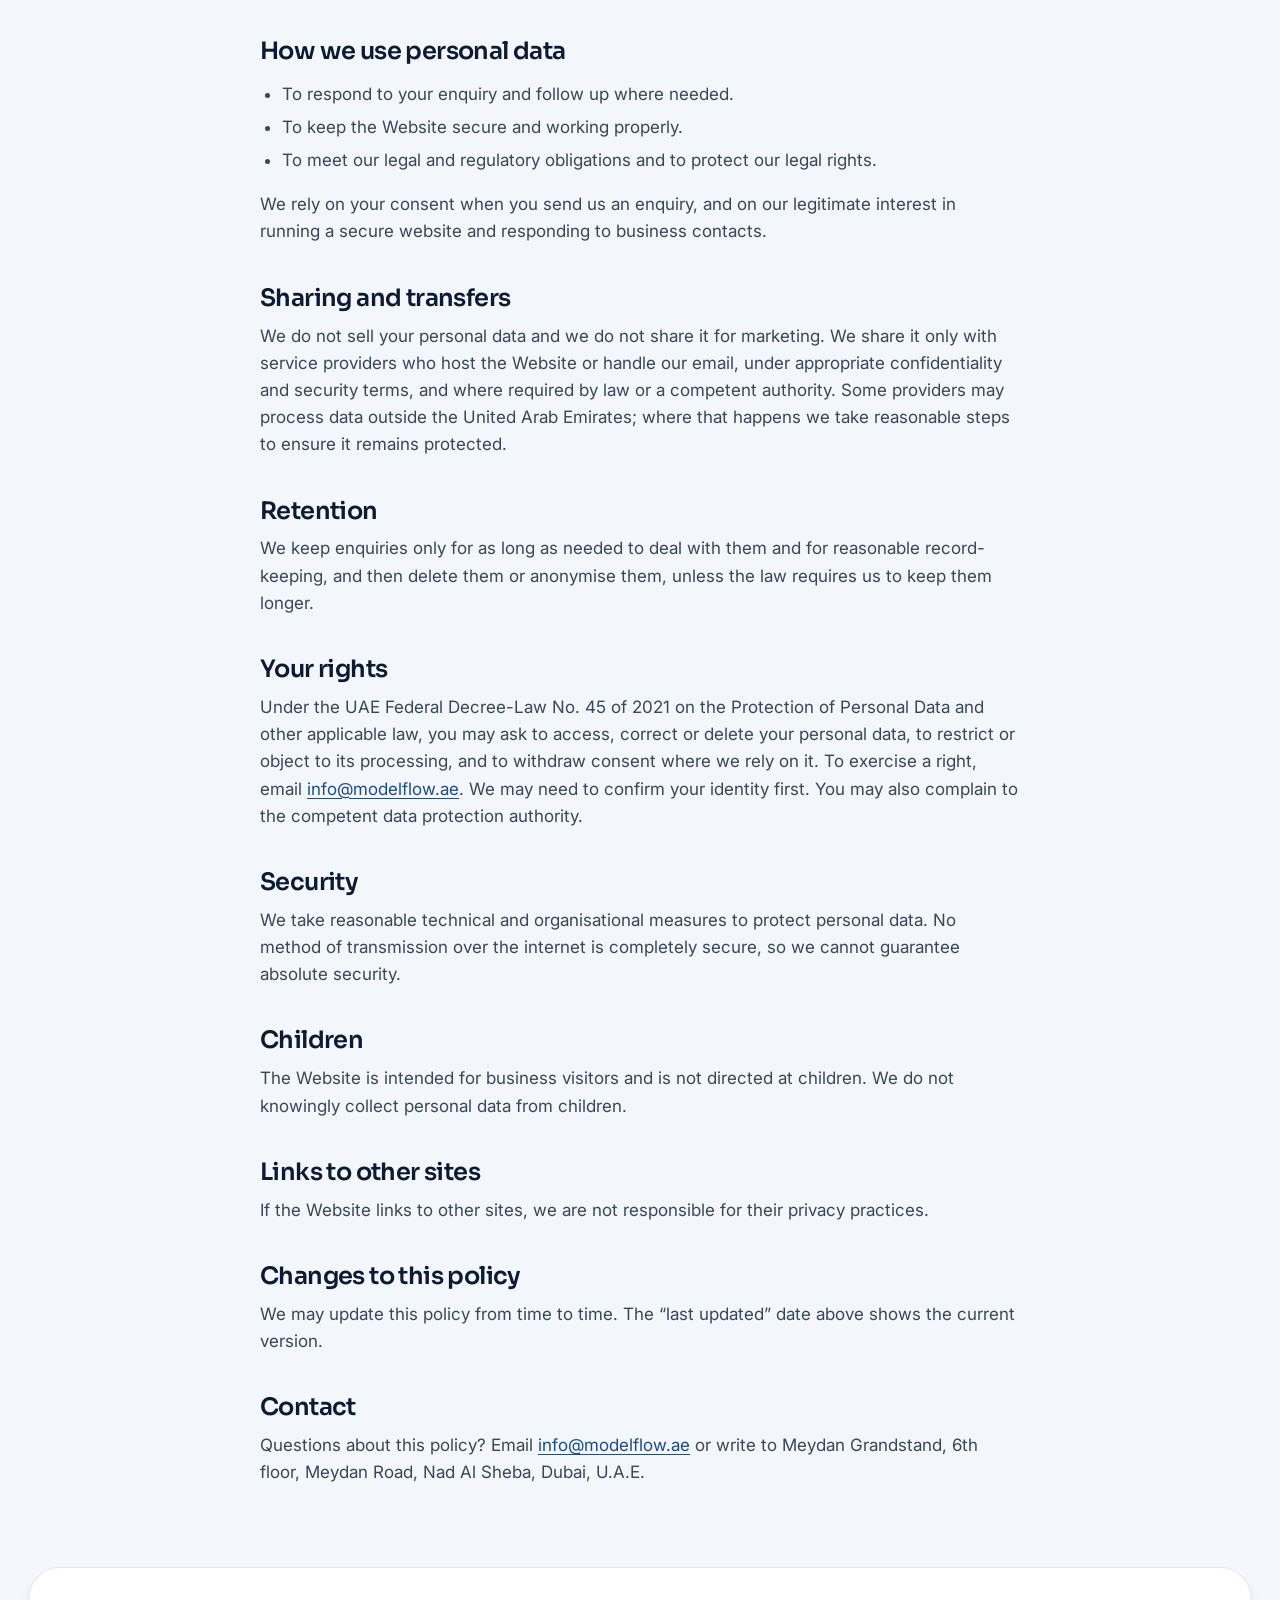
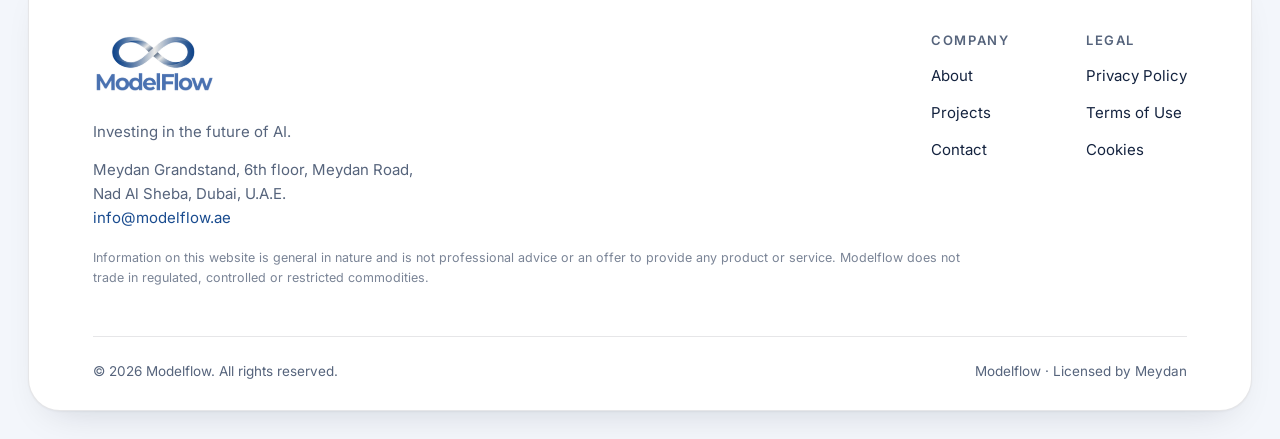
==== commit d5edbe67: "Rewrite About around advisory and trading; update disclaimer and footer Co-Authored-By: Claude Sonne" ====
--- a/privacy.html
+++ b/privacy.html
@@ -106,10 +106,10 @@
       </div>
     </div>
   </div>
-  <p class="disclaimer">Nothing on this website constitutes an offer to sell, or a solicitation of an offer to buy, any security or investment product, nor investment, legal or tax advice. Investing in early-stage technology involves a high degree of risk.</p>
+  <p class="disclaimer">Information on this website is general in nature and is not professional advice or an offer to provide any product or service. Modelflow does not trade in regulated, controlled or restricted commodities.</p>
   <div class="foot-bottom">
     <span>© <span id="year">2026</span> Modelflow. All rights reserved.</span>
-    <span>modelflow.ae</span>
+    <span>Modelflow · Licensed by Meydan</span>
   </div>
 </footer>
 
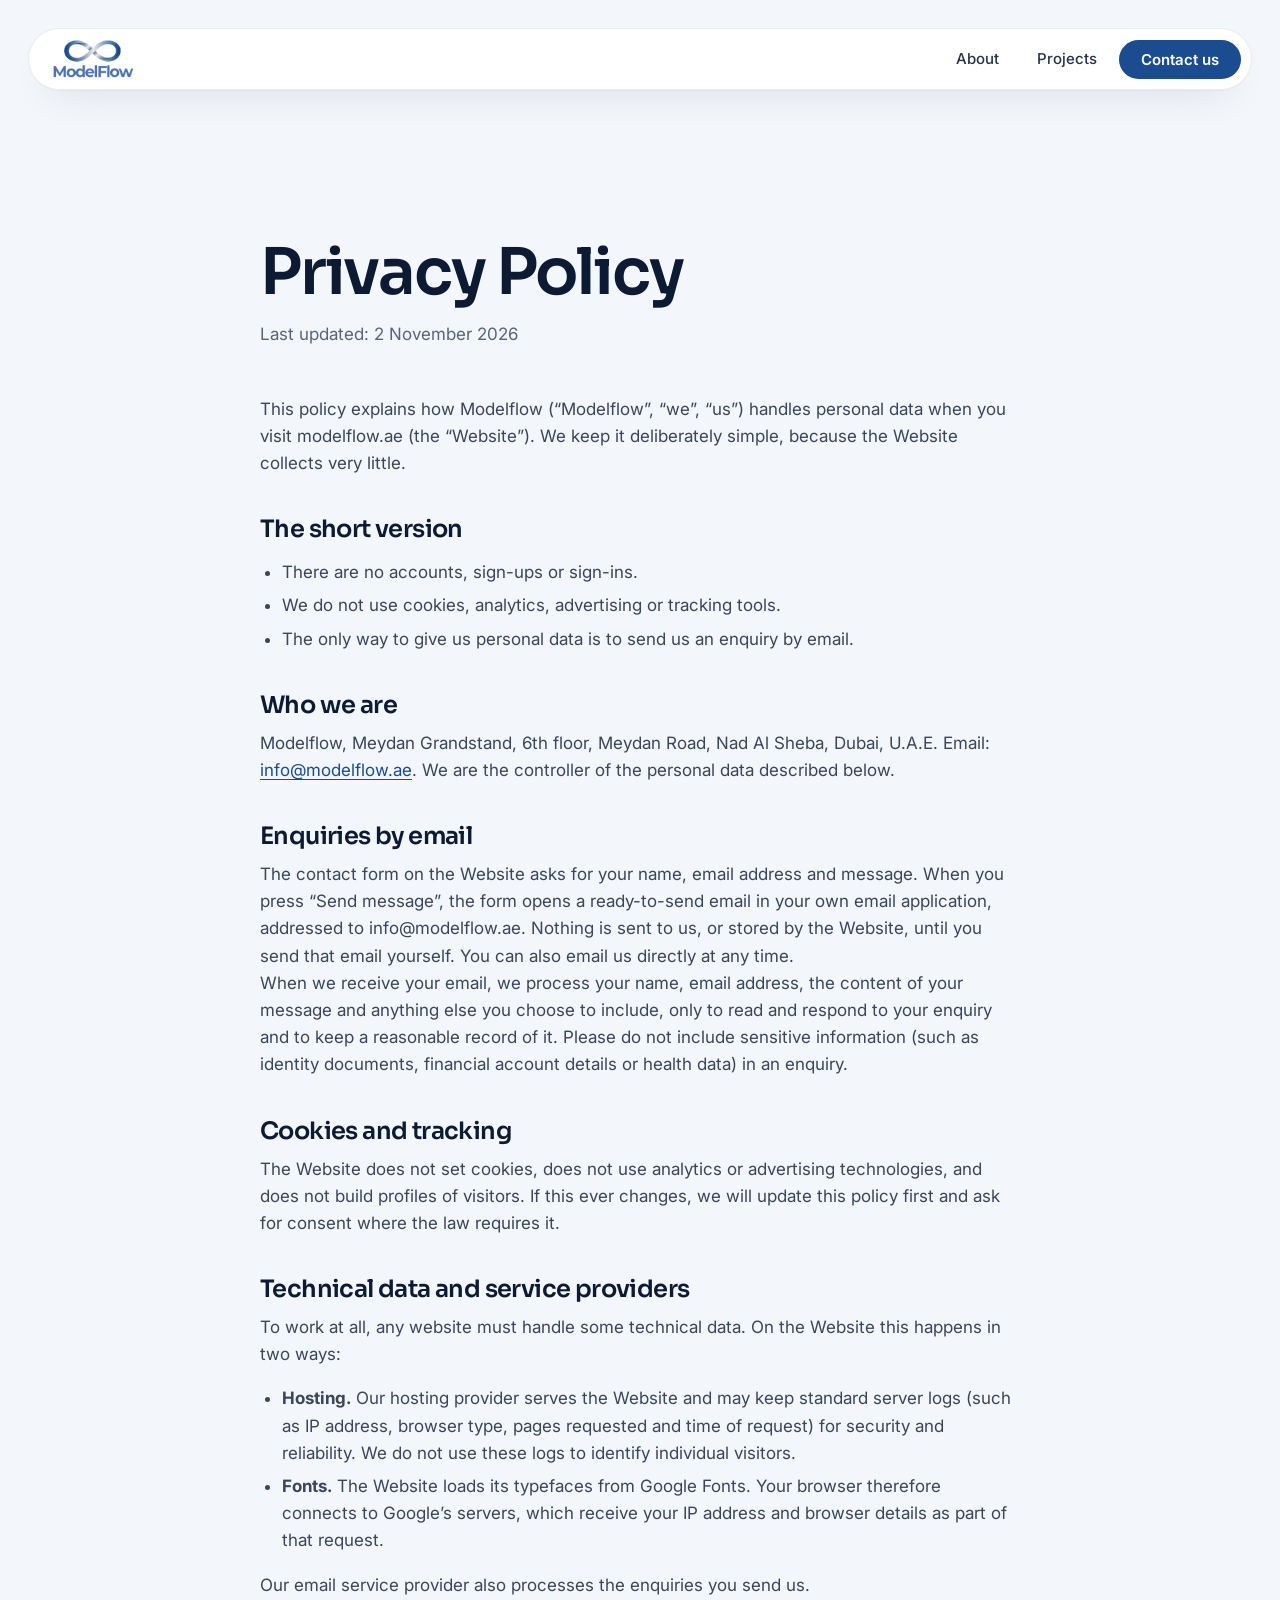
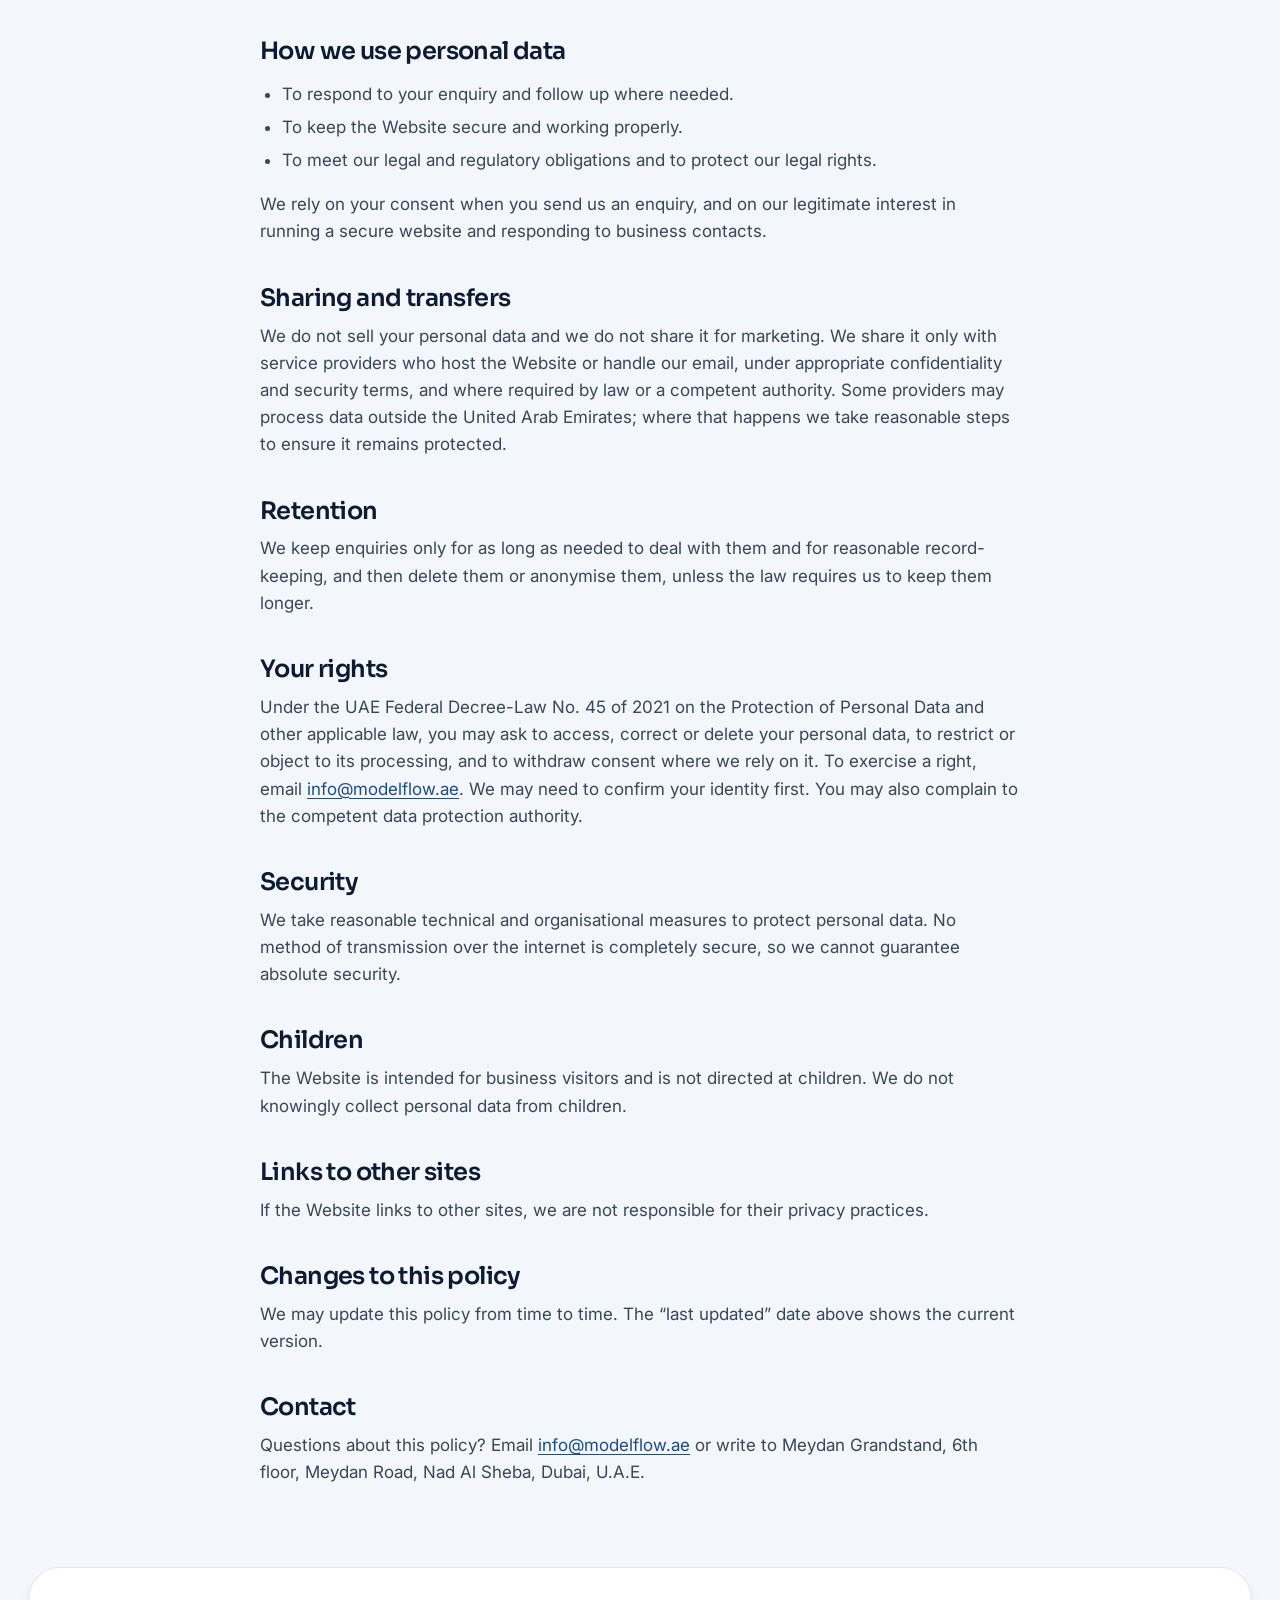
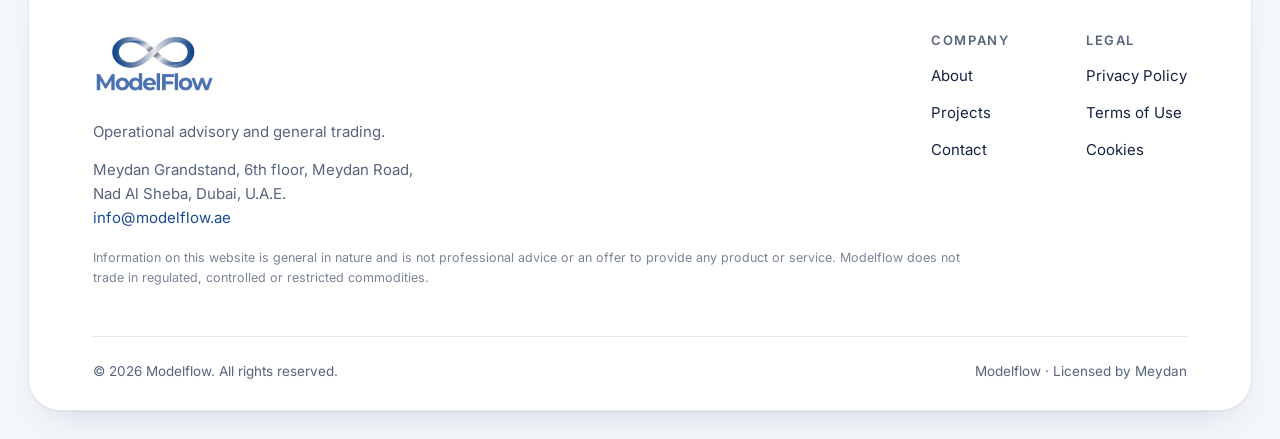
==== commit 82df7c3c: "Update hero to advisory and trading message Co-Authored-By: Claude Sonnet 5.5 <noreply@anthropic.com" ====
--- a/privacy.html
+++ b/privacy.html
@@ -92,7 +92,7 @@
       <a href="index.html" class="logo">
         <img class="logo-img" src="assets/logo.png" alt="ModelFlow" width="120" height="60">
       </a>
-      <p>Investing in the future of AI.</p>
+      <p>Operational advisory and general trading.</p>
       <address class="foot-addr">Meydan Grandstand, 6th floor, Meydan Road,<br>Nad Al Sheba, Dubai, U.A.E.<br><a href="mailto:info@modelflow.ae">info@modelflow.ae</a></address>
     </div>
     <div class="foot-cols">
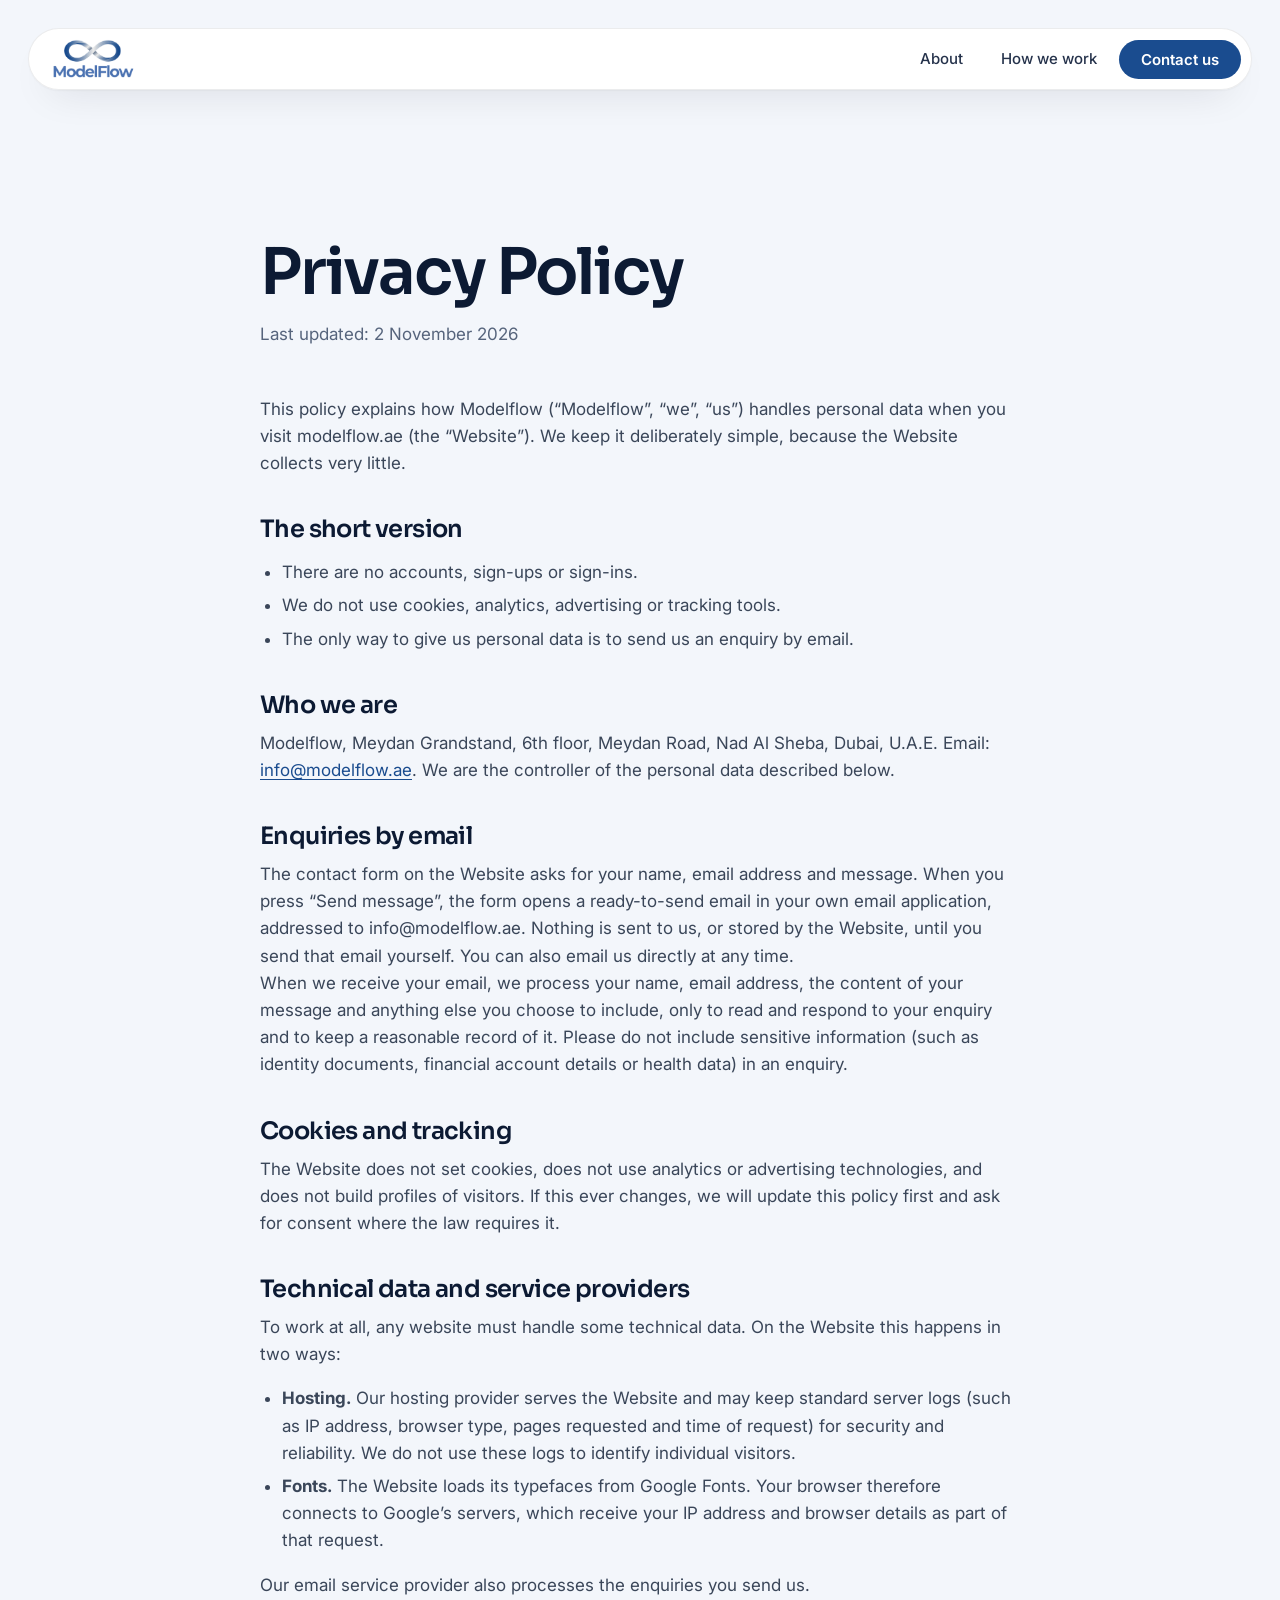
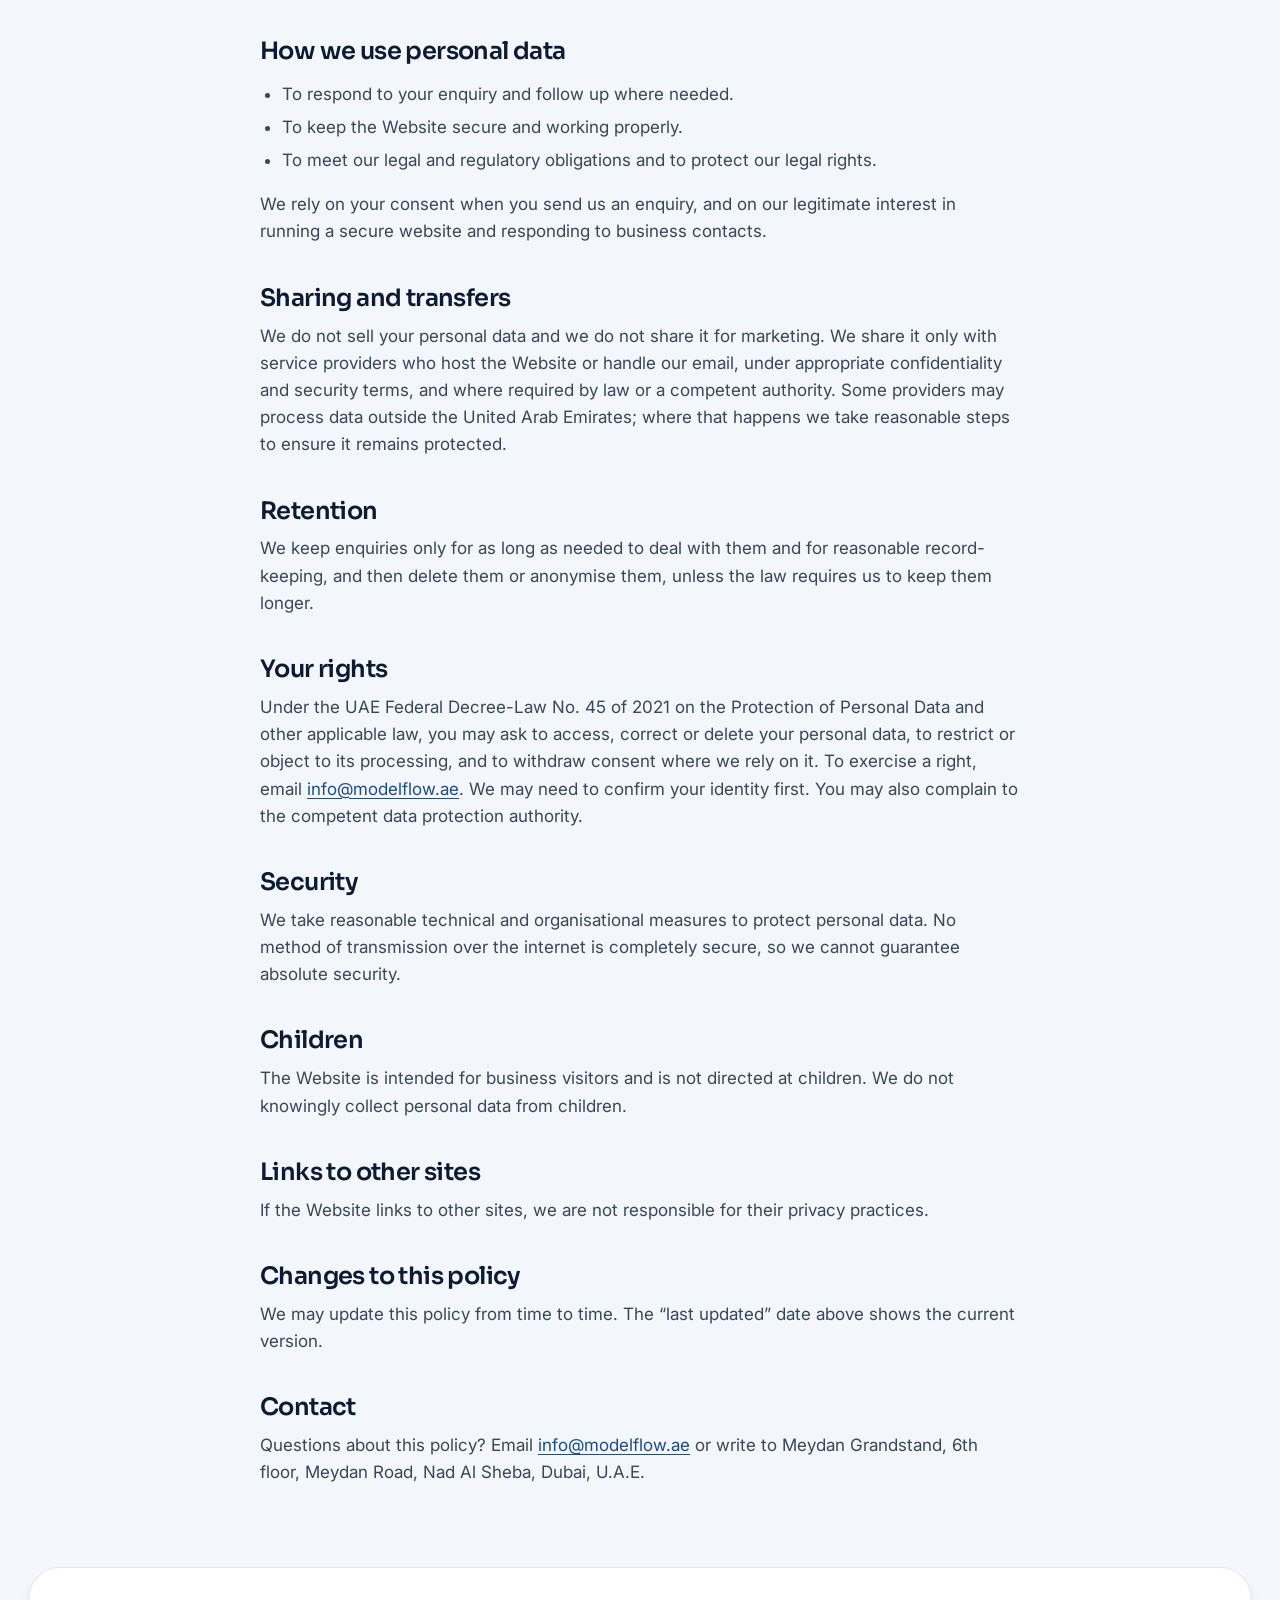
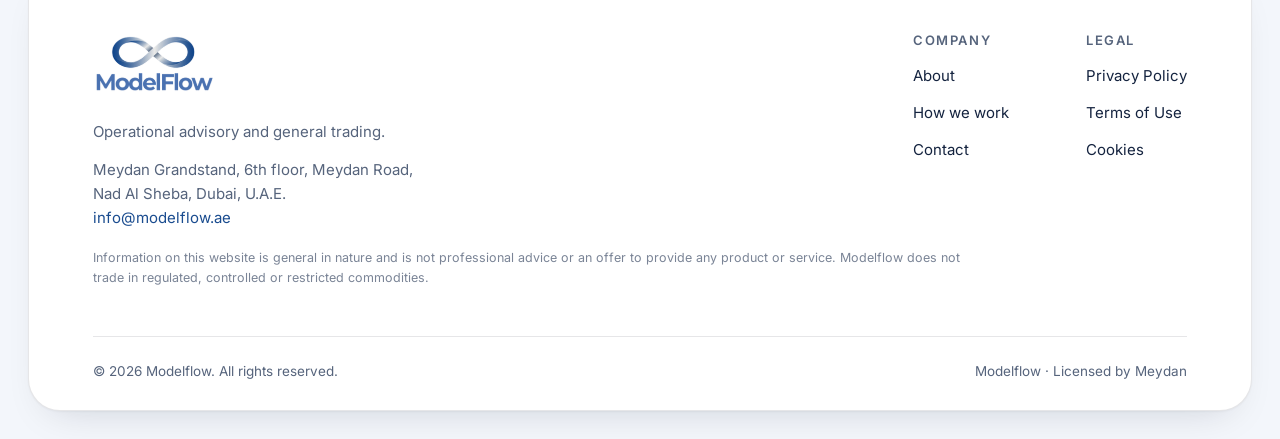
==== commit 809e3e71: "Replace Key projects with How we work section Co-Authored-By: Claude Sonnet 5.5 <noreply@anthropic.c" ====
--- a/privacy.html
+++ b/privacy.html
@@ -19,7 +19,7 @@
   </a>
   <nav class="nav-links" aria-label="Primary">
     <a href="index.html#about">About</a>
-    <a href="index.html#projects">Projects</a>
+    <a href="index.html#approach">How we work</a>
     <a href="index.html#contact" class="btn btn-primary">Contact us</a>
   </nav>
 </header>
@@ -98,7 +98,7 @@
     <div class="foot-cols">
       <div>
         <h4>Company</h4>
-        <ul><li><a href="index.html#about">About</a></li><li><a href="index.html#projects">Projects</a></li><li><a href="index.html#contact">Contact</a></li></ul>
+        <ul><li><a href="index.html#about">About</a></li><li><a href="index.html#approach">How we work</a></li><li><a href="index.html#contact">Contact</a></li></ul>
       </div>
       <div>
         <h4>Legal</h4>
--- a/styles.css
+++ b/styles.css
@@ -153,8 +153,8 @@
 @media (prefers-reduced-motion: reduce) { .loop-glow, .loop-flow { animation: none; } }
 .projects-head { display: flex; justify-content: space-between; align-items: flex-end; gap: 24px; flex-wrap: wrap; margin-bottom: 52px; position: relative; }
 .badge { display: inline-flex; align-items: center; gap: 10px; padding: 10px 18px; border-radius: 999px; background: rgba(155,188,240,.12); color: var(--accent-text); font-weight: 600; font-size: 14px; border: 1px solid rgba(155,188,240,.3); }
-.cards { display: grid; grid-template-columns: repeat(3, 1fr); gap: 18px; position: relative; }
-.card { position: relative; min-height: 300px; padding: 28px; border-radius: 26px; background: var(--surface-2); border: 1px solid var(--line); display: flex; flex-direction: column; justify-content: flex-start; overflow: hidden; transition: transform .3s ease, border-color .3s ease; }
+.cards { display: grid; grid-template-columns: repeat(4, 1fr); gap: 18px; position: relative; }
+.card { position: relative; min-height: 240px; padding: 28px; border-radius: 26px; background: var(--surface-2); border: 1px solid var(--line); display: flex; flex-direction: column; justify-content: flex-start; overflow: hidden; transition: transform .3s ease, border-color .3s ease; }
 .card .bars { margin-bottom: 44px; }
 .card:hover { transform: translateY(-6px); border-color: rgba(155,188,240,.45); }
 .card .num { font: 600 14px var(--font-head); color: var(--muted); letter-spacing: .08em; }
@@ -233,3 +233,7 @@
 .foot-addr { font-style: normal; color: var(--muted); font-size: 15px; margin-top: 14px; line-height: 1.6; }
 .foot-addr a { color: var(--accent-text); }
 .foot-addr a:hover { text-decoration: underline; }
+
+.card h3 { margin-top: 56px; }
+@media (max-width: 1100px) and (min-width: 901px) { .cards { grid-template-columns: repeat(2, 1fr); } }
+@media (max-width: 900px) { .card h3 { margin-top: 36px; } }
